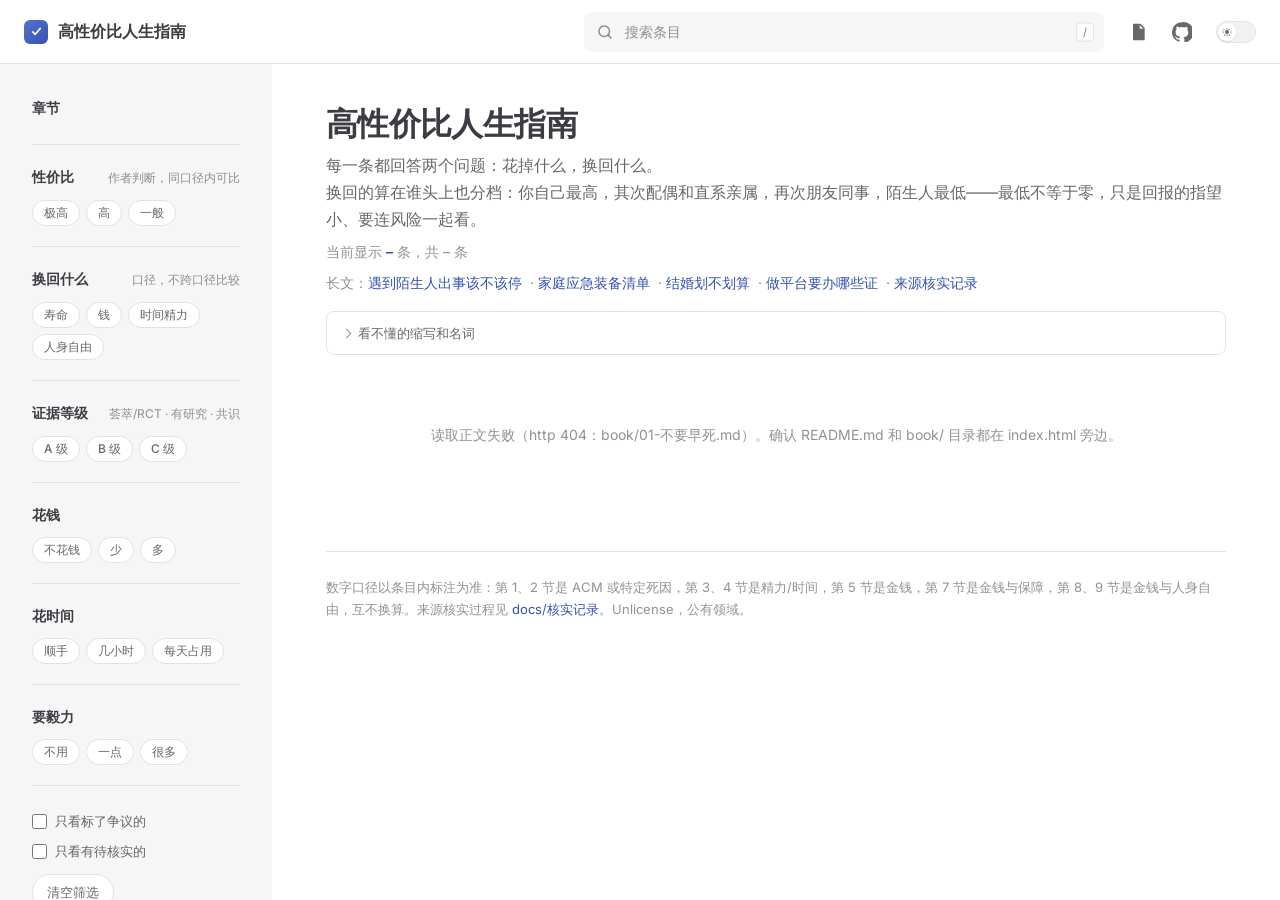
==== index.html @ ff25e928 "Configure personal GitHub Pages site and document content editing" ====
<!doctype html>
<html lang="zh-CN">
<head>
<meta charset="utf-8">
<meta name="viewport" content="width=device-width, initial-scale=1">
<title>高性价比人生指南 · 用最少的钱、时间和精力换回寿命、金钱和人身自由</title>
<meta name="description" content="按性价比排序的人生指南：498 条建议，覆盖长寿防病、意外急救、省钱理财、防骗与法律红线、失业兜底、创业风险、恋爱婚育、出国与技能。每条写明成本、收益、证据等级和原始出处，可按钱、时间、毅力三个成本维度检索。">
<meta name="keywords" content="长寿,健康,循证,总死亡率,省钱,理财,防骗,急救,法律常识,失业救助,劳动仲裁,创业风险,性价比">
<meta name="author" content="高性价比人生指南">
<meta name="robots" content="index,follow,max-image-preview:large,max-snippet:-1">
<meta name="theme-color" content="#3451b2" media="(prefers-color-scheme: light)">
<meta name="theme-color" content="#1b1b1f" media="(prefers-color-scheme: dark)">
<link rel="canonical" href="https://zhangjh024.github.io/HowToLiveBetter/">
<link rel="icon" href="data:image/svg+xml,%3Csvg xmlns='http://www.w3.org/2000/svg' viewBox='0 0 64 64'%3E%3Crect width='64' height='64' rx='14' fill='%233451b2'/%3E%3Cpath d='M17 33l10 11 20-24' fill='none' stroke='white' stroke-width='7' stroke-linecap='round' stroke-linejoin='round'/%3E%3C/svg%3E">
<meta property="og:type" content="website">
<meta property="og:site_name" content="高性价比人生指南">
<meta property="og:locale" content="zh_CN">
<meta property="og:url" content="https://zhangjh024.github.io/HowToLiveBetter/">
<meta property="og:title" content="高性价比人生指南">
<meta property="og:description" content="按性价比排序的人生指南：498 条建议，覆盖长寿防病、意外急救、省钱理财、防骗与法律红线、失业兜底、创业风险、恋爱婚育、出国与技能。每条写明成本、收益、证据等级和原始出处，可按钱、时间、毅力三个成本维度检索。">
<meta property="og:image" content="https://zhangjh024.github.io/HowToLiveBetter/og.png">
<meta property="og:image:width" content="1200">
<meta property="og:image:height" content="630">
<meta name="twitter:card" content="summary_large_image">
<meta name="twitter:title" content="高性价比人生指南">
<meta name="twitter:description" content="按性价比排序的人生指南：498 条建议，覆盖长寿防病、意外急救、省钱理财、防骗与法律红线、失业兜底、创业风险、恋爱婚育、出国与技能。每条写明成本、收益、证据等级和原始出处，可按钱、时间、毅力三个成本维度检索。">
<meta name="twitter:image" content="https://zhangjh024.github.io/HowToLiveBetter/og.png">
<script type="application/ld+json">
{"@context":"https://schema.org","@graph":[
{"@type":"WebSite","@id":"https://zhangjh024.github.io/HowToLiveBetter/#website","url":"https://zhangjh024.github.io/HowToLiveBetter/","name":"高性价比人生指南","description":"按性价比排序的人生指南：498 条建议，覆盖长寿防病、意外急救、省钱理财、防骗与法律红线、失业兜底、创业风险、恋爱婚育、出国与技能。每条写明成本、收益、证据等级和原始出处，可按钱、时间、毅力三个成本维度检索。","inLanguage":"zh-CN","potentialAction":{"@type":"SearchAction","target":{"@type":"EntryPoint","urlTemplate":"https://zhangjh024.github.io/HowToLiveBetter/?q={search_term_string}"},"query-input":"required name=search_term_string"}},
{"@type":"Book","@id":"https://zhangjh024.github.io/HowToLiveBetter/#book","name":"高性价比人生指南","url":"https://zhangjh024.github.io/HowToLiveBetter/","inLanguage":"zh-CN","bookFormat":"https://schema.org/EBook","numberOfPages":498,"license":"https://unlicense.org/","abstract":"按性价比排序的人生指南：498 条建议，覆盖长寿防病、意外急救、省钱理财、防骗与法律红线、失业兜底、创业风险、恋爱婚育、出国与技能。每条写明成本、收益、证据等级和原始出处，可按钱、时间、毅力三个成本维度检索。","about":["健康","长寿","个人理财","急救","法律常识","消费者保护"],"isAccessibleForFree":true}
]}
</script>
<script>(function(){try{var s=localStorage.getItem('theme');var d=s?s==='dark':matchMedia('(prefers-color-scheme: dark)').matches;if(d)document.documentElement.classList.add('dark')}catch(e){}})();</script>
<link rel="preconnect" href="https://fonts.googleapis.com">
<link rel="preconnect" href="https://fonts.gstatic.com" crossorigin>
<link href="https://fonts.googleapis.com/css2?family=Inter:wght@400;500;600;700&display=swap" rel="stylesheet">
<style>
:root{
  --bg:#ffffff; --bg-alt:#f6f6f7; --bg-soft:#f6f6f7; --bg-mute:#f1f1f2; --bg-elv:#ffffff;
  --divider:#e2e2e3; --gutter:#e2e2e3;
  --t1:rgba(60,60,67,1); --t2:rgba(60,60,67,.78); --t3:rgba(60,60,67,.56);
  --brand-1:#3451b2; --brand-2:#3a5ccc; --brand-3:#5672cd; --brand-soft:rgba(100,108,255,.14);
  --green-1:#18794e; --green-soft:rgba(16,185,129,.14);
  --yellow-1:#915930; --yellow-soft:rgba(234,179,8,.14);
  --red-1:#b8272c; --red-soft:rgba(244,63,94,.14);
  --gray-1:#565a5f; --gray-soft:rgba(142,150,170,.14);
  --mark:rgba(234,179,8,.32);
  --shadow:0 1px 2px rgba(0,0,0,.04),0 1px 2px rgba(0,0,0,.06);
  --font:"Inter",ui-sans-serif,system-ui,-apple-system,"Segoe UI",Roboto,"PingFang SC","Hiragino Sans GB","Microsoft YaHei","Noto Sans SC",sans-serif;
  --mono:ui-monospace,"SF Mono",Menlo,Consolas,"Liberation Mono",monospace;
  --nav-h:64px; --side-w:272px;
  color-scheme:light;
}
html.dark{
  --bg:#1b1b1f; --bg-alt:#161618; --bg-soft:#202127; --bg-mute:#2b2b2f; --bg-elv:#202127;
  --divider:#2e2e32; --gutter:#000000;
  --t1:rgba(255,255,245,.86); --t2:rgba(235,235,245,.6); --t3:rgba(235,235,245,.38);
  --brand-1:#a8b1ff; --brand-2:#5c73e7; --brand-3:#3e63dd; --brand-soft:rgba(100,108,255,.16);
  --green-1:#3dd68c; --green-soft:rgba(16,185,129,.16);
  --yellow-1:#f9b44e; --yellow-soft:rgba(234,179,8,.16);
  --red-1:#f66f81; --red-soft:rgba(244,63,94,.16);
  --gray-1:#a4a8ae; --gray-soft:rgba(142,150,170,.16);
  --mark:rgba(234,179,8,.28);
  --shadow:0 1px 2px rgba(0,0,0,.3);
  color-scheme:dark;
}
*{box-sizing:border-box}
html{scroll-padding-top:calc(var(--nav-h) + 16px)}
body{margin:0;background:var(--bg);color:var(--t1);font:14px/1.7 var(--font);-webkit-font-smoothing:antialiased}
a{color:var(--brand-1);text-decoration:none;transition:color .25s}
a:hover{color:var(--brand-2);text-decoration:underline;text-underline-offset:2px}
button{font:inherit;color:inherit;background:none;border:0;padding:0;cursor:pointer}
:focus-visible{outline:2px solid var(--brand-1);outline-offset:2px;border-radius:4px}
mark{background:var(--mark);color:inherit;border-radius:2px;padding:0 1px}
[hidden]{display:none!important}

/* nav */
.nav{position:fixed;top:0;left:0;right:0;height:var(--nav-h);z-index:30;background:var(--bg);border-bottom:1px solid var(--divider)}
.nav-in{height:100%;display:flex;align-items:center;gap:16px;padding:0 24px}
.title{display:flex;align-items:center;gap:10px;font-weight:600;font-size:16px;color:var(--t1);white-space:nowrap}
.title:hover{text-decoration:none;color:var(--t1)}
.logo{width:24px;height:24px;border-radius:6px;background:linear-gradient(135deg,var(--brand-3),var(--brand-1));display:grid;place-items:center;color:#fff;font-size:12px;font-weight:700}
.logo svg{width:15px;height:15px}
.search{flex:1;max-width:520px;margin-left:auto;position:relative}
.search input{width:100%;height:40px;padding:0 44px 0 40px;border-radius:8px;border:1px solid transparent;background:var(--bg-alt);color:var(--t1);font:inherit;font-size:14px;transition:border-color .25s,background .25s}
.search input:hover{border-color:var(--divider)}
.search input:focus{outline:0;border-color:var(--brand-1);background:var(--bg)}
.search input::placeholder{color:var(--t3)}
.search svg{position:absolute;left:12px;top:50%;transform:translateY(-50%);width:18px;height:18px;fill:none;stroke:var(--t3);stroke-width:2;pointer-events:none}
.search kbd{position:absolute;right:10px;top:50%;transform:translateY(-50%);font:500 11px/1 var(--font);color:var(--t3);border:1px solid var(--divider);border-radius:4px;padding:3px 6px;background:var(--bg-elv);pointer-events:none}
.nav-r{display:flex;align-items:center;gap:8px}
.icon-btn{width:36px;height:36px;border-radius:8px;display:grid;place-items:center;color:var(--t2);transition:background .25s,color .25s}
.icon-btn:hover{background:var(--bg-soft);color:var(--t1)}
.icon-btn svg{width:20px;height:20px;fill:currentColor}
.switch{position:relative;width:40px;height:22px;border-radius:11px;border:1px solid var(--divider);background:var(--bg-mute);transition:border-color .25s,background .25s;flex:none;margin-left:8px}
.switch:hover{border-color:var(--t3)}
.switch .knob{position:absolute;top:1px;left:1px;width:18px;height:18px;border-radius:50%;background:var(--bg-elv);box-shadow:var(--shadow);transition:transform .25s;display:grid;place-items:center}
html.dark .switch .knob{transform:translateX(18px)}
.switch svg{width:12px;height:12px;fill:var(--t2)}
.switch .sun{display:block} .switch .moon{display:none}
html.dark .switch .sun{display:none} html.dark .switch .moon{display:block}
.menu-btn{display:none}

/* sidebar */
.sidebar{position:fixed;top:var(--nav-h);bottom:0;left:0;width:var(--side-w);background:var(--bg-alt);padding:32px 32px 96px;overflow-y:auto;overscroll-behavior:contain;z-index:20}
.group{padding-bottom:20px;margin-bottom:20px;border-bottom:1px solid var(--divider)}
.group:last-of-type{border-bottom:0}
.gt{font-size:14px;font-weight:700;color:var(--t1);line-height:24px;margin-bottom:4px;display:flex;justify-content:space-between;align-items:baseline}
.gt small{font-weight:400;font-size:12px;color:var(--t3)}
.sec-links{display:flex;flex-direction:column}
.sec-link{display:flex;justify-content:space-between;align-items:center;gap:8px;padding:4px 0;font-size:14px;font-weight:500;color:var(--t2);line-height:24px;text-align:left;transition:color .25s;border-radius:0}
.sec-link:hover{color:var(--t1)}
.sec-link[aria-pressed="true"]{color:var(--brand-1)}
.sec-link i{font-style:normal;font-size:12px;color:var(--t3);font-variant-numeric:tabular-nums}
.sec-link.all{padding-bottom:8px;margin-bottom:4px;border-bottom:1px solid var(--divider)}
.chips{display:flex;flex-wrap:wrap;gap:6px;padding-top:6px}
.chip{border:1px solid var(--divider);background:var(--bg-elv);color:var(--t2);border-radius:999px;padding:3px 11px;font-size:12px;font-weight:500;line-height:18px;transition:all .2s}
.chip:hover{border-color:var(--brand-3);color:var(--t1)}
.chip[aria-pressed="true"]{background:var(--brand-soft);border-color:var(--brand-1);color:var(--brand-1)}
.toggle{display:flex;align-items:center;gap:8px;font-size:13px;color:var(--t2);padding:4px 0;cursor:pointer;font-weight:500}
.toggle input{accent-color:var(--brand-1);width:15px;height:15px;margin:0}
.reset{display:inline-flex;align-items:center;gap:6px;margin-top:8px;padding:6px 14px;border:1px solid var(--divider);border-radius:20px;font-size:13px;font-weight:500;color:var(--t2);background:var(--bg-elv);transition:all .25s}
.reset:hover{border-color:var(--brand-1);color:var(--brand-1)}
.doc-links{margin-top:8px;font-size:14px;color:var(--t3)}
.doc-links a{margin-right:4px}
.hint{font-size:12px;color:var(--t3);line-height:1.6;margin-top:16px}
.hint p{margin:4px 0}
.backdrop{display:none}

/* content */
.content{padding:calc(var(--nav-h) + 40px) 48px 128px calc(var(--side-w) + 48px)}
.doc{max-width:900px;margin:0 auto}
.doc-head{margin-bottom:28px}
.doc-head h1{font-size:32px;line-height:40px;font-weight:700;letter-spacing:-.02em;margin:0 0 8px}
.doc-head p{margin:0;color:var(--t2);font-size:16px}
.doc-head .stat{color:var(--t3);font-size:14px;margin-top:6px}
.doc-head .stat b{color:var(--brand-1);font-weight:600}
.sec-block{margin-top:40px}
.sec-h{display:flex;align-items:baseline;gap:12px;padding-top:24px;border-top:1px solid var(--divider);margin-bottom:8px}
.sec-h h2{font-size:24px;line-height:32px;font-weight:600;letter-spacing:-.02em;margin:0}
.sec-h .shown{margin-left:auto;font-size:13px;color:var(--t3);font-variant-numeric:tabular-nums}
.intro{margin:0 0 20px;color:var(--t2);font-size:14px;max-width:72ch}

.card{background:var(--bg-soft);border:1px solid transparent;border-radius:12px;padding:22px 24px 18px;margin-bottom:16px;transition:border-color .25s,background .25s;content-visibility:auto;contain-intrinsic-size:300px;contain-intrinsic-size:auto 300px}
.card:hover{border-color:var(--divider)}
.card-h{display:flex;align-items:flex-start;gap:10px;margin-bottom:10px}
.card-h h3{margin:0;font-size:18px;line-height:28px;font-weight:600;letter-spacing:-.01em;flex:1;min-width:0;overflow-wrap:anywhere}
.card-h .idx{color:var(--t3);font-size:14px;line-height:28px;font-variant-numeric:tabular-nums;min-width:22px}
.card-h .anchor{opacity:0;color:var(--brand-1);font-size:16px;line-height:28px;font-weight:500;transition:opacity .2s}
.card:hover .anchor,.anchor:focus-visible{opacity:1}
.badges{display:flex;flex-wrap:wrap;gap:6px;margin-bottom:14px}
.badge{display:inline-block;border-radius:10px;padding:0 10px;line-height:20px;font-size:12px;font-weight:600;white-space:nowrap;transform:translateY(0)}
.badge.tip{background:var(--brand-soft);color:var(--brand-1)}
.badge.A{background:var(--green-soft);color:var(--green-1)}
.badge.B{background:var(--yellow-soft);color:var(--yellow-1)}
.badge.C{background:var(--gray-soft);color:var(--gray-1)}
.badge.danger{background:var(--red-soft);color:var(--red-1)}
.badge.warn{background:var(--yellow-soft);color:var(--yellow-1)}
.badge.plain{background:var(--gray-soft);color:var(--t2);font-weight:500}
.badge.r3{background:var(--brand-soft);color:var(--brand-1)}
.badge.r2{background:var(--green-soft);color:var(--green-1)}
.badge.r1{background:var(--gray-soft);color:var(--gray-1)}
.human{margin:0 0 14px;padding:10px 14px;border-left:2px solid var(--brand-1);background:var(--brand-soft);border-radius:0 6px 6px 0;font-size:15px;line-height:1.75;color:var(--t1);overflow-wrap:anywhere}
.rows{display:grid;grid-template-columns:auto 1fr;gap:8px 16px;font-size:14px;line-height:1.75}
.rows .k{color:var(--t3);font-weight:500;font-size:13px;line-height:1.75;padding-top:1px}
.rows .v{color:var(--t1);min-width:0;overflow-wrap:anywhere}
.rows .v.note{color:var(--t2)}
.src{margin-top:14px;border-top:1px solid var(--divider);padding-top:10px}
.src summary{list-style:none;cursor:pointer;font-size:13px;font-weight:500;color:var(--t2);display:flex;align-items:center;gap:6px;user-select:none}
.src summary::-webkit-details-marker{display:none}
.src summary::before{content:"";width:6px;height:6px;border-right:1.5px solid var(--t3);border-bottom:1.5px solid var(--t3);transform:rotate(-45deg);transition:transform .2s;margin-right:2px}
.src[open] summary::before{transform:rotate(45deg)}
.src .body{padding-top:8px;font-size:13px;line-height:1.75;color:var(--t2);overflow-wrap:anywhere}

abbr.term{text-decoration:none;border-bottom:1px dotted var(--t3);cursor:help}
abbr.term:hover{border-bottom-color:var(--brand-1);color:var(--brand-1)}
.pop{position:absolute;z-index:40;background:var(--bg-elv);border:1px solid var(--divider);border-radius:8px;box-shadow:0 8px 24px rgba(0,0,0,.14);padding:10px 12px;font-size:13px;line-height:1.6;color:var(--t2)}
.pop b{display:block;color:var(--t1);font-weight:600;margin-bottom:2px}
.gloss{margin-top:16px;border:1px solid var(--divider);border-radius:8px;padding:0 16px;font-size:13px;color:var(--t2)}
.gloss summary{cursor:pointer;padding:10px 0;font-weight:500;color:var(--t2);list-style:none;display:flex;align-items:center;gap:6px}
.gloss summary::-webkit-details-marker{display:none}
.gloss summary::before{content:"";width:6px;height:6px;border-right:1.5px solid var(--t3);border-bottom:1.5px solid var(--t3);transform:rotate(-45deg);transition:transform .2s;margin-right:2px}
.gloss[open] summary::before{transform:rotate(45deg)}
.gloss p{margin:0 0 8px}
.gloss dl{display:grid;grid-template-columns:auto 1fr;gap:6px 14px;margin:0 0 14px}
.gloss dt{font-weight:600;color:var(--t1);white-space:nowrap}
.gloss dd{margin:0}
@media (max-width:960px){.gloss dl{grid-template-columns:1fr;gap:2px} .gloss dd{margin-bottom:8px}}
.empty{border:1px dashed var(--divider);border-radius:12px;padding:40px 24px;text-align:center;color:var(--t2);margin-top:24px}
.empty button{margin-top:12px;padding:7px 16px;border:1px solid var(--divider);border-radius:20px;font-weight:500;background:var(--bg-elv)}
.empty button:hover{border-color:var(--brand-1);color:var(--brand-1)}
.status{color:var(--t3);padding:40px 0;text-align:center}
.status code{font-family:var(--mono);font-size:13px;background:var(--bg-mute);padding:2px 6px;border-radius:4px}
.foot{margin-top:64px;padding-top:24px;border-top:1px solid var(--divider);color:var(--t3);font-size:13px;line-height:1.7}

@media (max-width:960px){
  :root{--nav-h:56px}
  .nav-in{padding:0 16px;gap:10px}
  .title span{display:none}
  .search{max-width:none}
  .search kbd{display:none}
  .menu-btn{display:grid}
  .sidebar{transform:translateX(-100%);transition:transform .25s;box-shadow:none;padding:24px 24px 96px;width:min(var(--side-w),86vw)}
  .sidebar.open{transform:none;box-shadow:0 8px 24px rgba(0,0,0,.2)}
  .backdrop{display:block;position:fixed;inset:0;background:rgba(0,0,0,.4);z-index:15;opacity:0;pointer-events:none;transition:opacity .25s}
  .backdrop.on{opacity:1;pointer-events:auto}
  .content{padding:calc(var(--nav-h) + 24px) 20px 96px}
  .doc-head h1{font-size:26px;line-height:34px}
  .card{padding:18px 16px 14px;border-radius:10px}
  .card-h h3{font-size:16px;line-height:24px}
  .card-h .idx{line-height:24px}
  .human{padding:9px 12px;font-size:14px;margin-bottom:12px}
  .rows{grid-template-columns:1fr;gap:4px}
  .rows .k{padding-top:6px}
  .rows .k:first-child{padding-top:0}
}
@media (prefers-reduced-motion:reduce){*{transition:none!important}}
</style>
</head>
<body>

<noscript>
  <div style="max-width:760px;margin:0 auto;padding:32px 20px;line-height:1.7">
    <h1>高性价比人生指南</h1>
    <p>用最少的钱、时间、精力和毅力，换回最多的寿命、金钱、时间和人身自由。全书 31 节 498 条，每条写明成本、收益、证据等级和原始出处。收益按受益人分四档算：你自己、配偶与直系亲属、朋友同事、陌生人，档次越低回报期望越小、风险越要写清。</p>
    <p>本页的筛选功能需要 JavaScript。正文可直接阅读：<a href="https://github.com/zhangjh024/HowToLiveBetter/blob/main/README.md">README.md</a> 里的目录，正文在 <a href="https://github.com/zhangjh024/HowToLiveBetter/tree/main/book">book/</a>。</p>
    <ol>
      <li>不要早死：交通、火灾、燃气、毒蘑菇、溺水、跌落、疫苗、癌症筛查、心理危机、家庭应急装备</li>
      <li>不要慢慢死：烟酒、运动、睡眠、饮食、久坐</li>
      <li>不要浪费精力：睡眠、打断、多任务、决策疲劳、人际负债</li>
      <li>不要浪费时间：沉没成本、拖延、会议、通勤</li>
      <li>不要浪费钱：订阅、彩票、利息、保险、基金费率、公积金提取、车险、预付款、直播带货、医保个人账户</li>
      <li>反面清单：看起来性价比高但其实不高的东西</li>
      <li>没钱的时候怎么活：失业保险、劳动仲裁、救助站、低保、医保、求职</li>
      <li>别把自己搭进去：交通事故、被骗止付、彩礼、婚前财产、担保、反诈、被执行与失信名单、养犬责任</li>
      <li>普通人容易踩的法律红线：谣言、兼职洗钱、伪造材料骗贷、高空抛物、偷拍、赌博</li>
      <li>恋爱和结婚划不划算：择偶策略、纠缠的红线、异地恋、登记流程、婚检、健康账、钱账、退出成本</li>
      <li>程序员和技术人容易踩的红线：外挂、爬虫、删库、带走源码、竞业</li>
      <li>创业与做生意：本钱、担保、主体选择、注册登记、许可证、纳税申报与零申报、涉税诈骗、用人、退场</li>
      <li>紧急情况：心脏骤停、大出血、过敏性休克、癫痫、低血糖、触电、一氧化碳、化学品灼伤、火灾、溺水、迷路、失温、蛇咬、地震、雷击、高原病</li>
      <li>账号与信息安全：二次验证、密码、SIM 卡、手机丢失、App 权限、查阅与删除权</li>
      <li>租房与买房：押金、腾退、中介代收、资金监管、买卖不破租赁、交易资金专户、隔断房</li>
      <li>得了慢性病之后怎么活：服药依从、门诊慢特病跨省结算、复查、长期处方、并发症筛查</li>
      <li>家里有老人：意定监护、遗嘱形式、账户与话术、长期护理保险</li>
      <li>养孩子划不划算：育儿补贴、产假与生育津贴、时间账、钱账</li>
      <li>在职、离职和工伤：加班费、年休假、试用期；职业病危害告知与体检、粉尘噪声防护；N、代通知金、2N、留证；工伤认定时限、劳动能力鉴定、工亡待遇</li>
      <li>刚出生的孩子怎么带：安全睡眠、乙肝首针、母乳与辅食、冲奶水温、发热就医红线</li>
      <li>出国、旅行与境外安全：安全提醒级别、12308、领事保护的边界、境外医疗保险、境外高薪招聘骗局、境外驾照</li>
      <li>怎么放松：娱乐场所和减压：安全出口、明码标价、涉毒红线、别人递的东西、网吧实名；运动、正念、呼吸、社交、绿地</li>
      <li>学什么技能划算：教育回报率、山寨证书、培训补贴、抗自动化的维度、技能等级</li>
      <li>看病：怎么少花钱少走弯路：分级诊疗与转诊、起付线连续计算、报销比例差、预留号源、异地就医、病历留存</li>
      <li>人走了以后要办什么：殡葬基础项目清单、价格违法、中介备案、公积金余额与社保待遇、死者个人信息权利</li>
      <li>做一个网站或平台：支付结算红线、ICP 许可与备案、直播与视听资质、平台核验与涉税报送、内容治理、实名、未成年人、通知删除、数据出境、服务器选型</li>
    </ol>
  </div>
</noscript>

<header class="nav">
  <div class="nav-in">
    <button class="icon-btn menu-btn" id="menu" aria-label="打开筛选" aria-expanded="false"><svg viewBox="0 0 24 24"><path d="M4 6h16v2H4zm0 5h16v2H4zm0 5h16v2H4z"/></svg></button>
    <a class="title" href="./"><span class="logo" aria-hidden="true"><svg viewBox="0 0 24 24"><path d="M6 12.5l4 4 8-9.5" fill="none" stroke="currentColor" stroke-width="2.6" stroke-linecap="round" stroke-linejoin="round"/></svg></span><span>高性价比人生指南</span></a>
    <label class="search">
      <svg viewBox="0 0 24 24" aria-hidden="true"><circle cx="11" cy="11" r="7"/><path d="m20 20-3.5-3.5" stroke-linecap="round"/></svg>
      <input id="q" type="search" placeholder="搜索条目" autocomplete="off" aria-label="搜索条目">
      <kbd>/</kbd>
    </label>
    <div class="nav-r">
      <a class="icon-btn" href="https://github.com/zhangjh024/HowToLiveBetter/blob/main/README.md" title="查看 README.md" aria-label="README"><svg viewBox="0 0 24 24"><path d="M6 2h9l5 5v15H6zm8 1.5V8h4.5zM8 12h8v1.5H8zm0 3.5h8V17H8z"/></svg></a>
      <a class="icon-btn" href="https://github.com/zhangjh024/HowToLiveBetter" target="_blank" rel="noopener" title="在 GitHub 上查看本站仓库" aria-label="GitHub 仓库"><svg viewBox="0 0 24 24" aria-hidden="true"><path d="M12 .3a12 12 0 0 0-3.8 23.4c.6.1.8-.3.8-.6v-2c-3.3.7-4-1.6-4-1.6-.6-1.4-1.4-1.8-1.4-1.8-1-.7.1-.7.1-.7 1.2.1 1.8 1.2 1.8 1.2 1.1 1.8 2.8 1.3 3.5 1 .1-.8.4-1.3.8-1.6-2.7-.3-5.5-1.3-5.5-5.9 0-1.3.5-2.4 1.2-3.2-.1-.3-.5-1.5.1-3.2 0 0 1-.3 3.3 1.2a11.5 11.5 0 0 1 6 0C17.3 5.6 18.3 6 18.3 6c.6 1.7.2 2.9.1 3.2.8.8 1.2 1.9 1.2 3.2 0 4.6-2.8 5.6-5.5 5.9.4.4.8 1.1.8 2.2v3.3c0 .3.2.7.8.6A12 12 0 0 0 12 .3"/></svg></a>
      <button class="switch" id="theme" aria-label="切换深色模式" title="切换深色模式"><span class="knob"><svg class="sun" viewBox="0 0 24 24"><path d="M12 4a1 1 0 0 1 1 1v1a1 1 0 1 1-2 0V5a1 1 0 0 1 1-1zm0 13a1 1 0 0 1 1 1v1a1 1 0 1 1-2 0v-1a1 1 0 0 1 1-1zm8-6a1 1 0 1 1 0 2h-1a1 1 0 1 1 0-2zM5 11a1 1 0 1 1 0 2H4a1 1 0 1 1 0-2zm12.07-5.07a1 1 0 0 1 0 1.41l-.7.71a1 1 0 1 1-1.42-1.41l.71-.71a1 1 0 0 1 1.41 0zM8.05 16.95a1 1 0 0 1 0 1.41l-.7.71a1 1 0 1 1-1.42-1.41l.71-.71a1 1 0 0 1 1.41 0zm9.02 0l.7.71a1 1 0 1 1-1.41 1.41l-.71-.7a1 1 0 0 1 1.42-1.42zM6.34 5.93l.71.71a1 1 0 0 1-1.41 1.41l-.71-.7a1 1 0 0 1 1.41-1.42zM12 8a4 4 0 1 1 0 8 4 4 0 0 1 0-8z"/></svg><svg class="moon" viewBox="0 0 24 24"><path d="M12.1 22c-5.5 0-10-4.5-10-10 0-4.8 3.4-8.9 8-9.8.5-.1.9.4.7.9A8 8 0 0 0 20.9 13c.5-.2 1 .2.9.7-.9 4.7-5 8.3-9.7 8.3z"/></svg></span></button>
    </div>
  </div>
</header>

<div class="backdrop" id="backdrop"></div>
<div class="pop" id="pop" role="tooltip" hidden><b></b><span></span></div>
<aside class="sidebar" id="sidebar">
  <div class="group">
    <div class="gt">章节</div>
    <div class="sec-links" id="f-sec" data-dim="sec"></div>
  </div>
  <div class="group">
    <div class="gt">性价比 <small>作者判断，同口径内可比</small></div>
    <div class="chips" data-dim="ratio">
      <button class="chip" data-v="极高" aria-pressed="false">极高</button>
      <button class="chip" data-v="高" aria-pressed="false">高</button>
      <button class="chip" data-v="一般" aria-pressed="false">一般</button>
    </div>
  </div>
  <div class="group">
    <div class="gt">换回什么 <small>口径，不跨口径比较</small></div>
    <div class="chips" data-dim="lens">
      <button class="chip" data-v="死亡率" aria-pressed="false">寿命</button>
      <button class="chip" data-v="金钱" aria-pressed="false">钱</button>
      <button class="chip" data-v="时间" aria-pressed="false">时间精力</button>
      <button class="chip" data-v="自由" aria-pressed="false">人身自由</button>
    </div>
  </div>
  <div class="group">
    <div class="gt">证据等级 <small>荟萃/RCT · 有研究 · 共识</small></div>
    <div class="chips" data-dim="grade">
      <button class="chip" data-v="A" aria-pressed="false">A 级</button>
      <button class="chip" data-v="B" aria-pressed="false">B 级</button>
      <button class="chip" data-v="C" aria-pressed="false">C 级</button>
    </div>
  </div>
  <div class="group">
    <div class="gt">花钱</div>
    <div class="chips" data-dim="money">
      <button class="chip" data-v="0" aria-pressed="false">不花钱</button>
      <button class="chip" data-v="少" aria-pressed="false">少</button>
      <button class="chip" data-v="多" aria-pressed="false">多</button>
    </div>
  </div>
  <div class="group">
    <div class="gt">花时间</div>
    <div class="chips" data-dim="time">
      <button class="chip" data-v="少" aria-pressed="false">顺手</button>
      <button class="chip" data-v="中" aria-pressed="false">几小时</button>
      <button class="chip" data-v="多" aria-pressed="false">每天占用</button>
    </div>
  </div>
  <div class="group">
    <div class="gt">要毅力</div>
    <div class="chips" data-dim="will">
      <button class="chip" data-v="否" aria-pressed="false">不用</button>
      <button class="chip" data-v="些" aria-pressed="false">一点</button>
      <button class="chip" data-v="是" aria-pressed="false">很多</button>
    </div>
  </div>
  <div class="group">
    <label class="toggle"><input type="checkbox" id="f-dispute"> 只看标了争议的</label>
    <label class="toggle"><input type="checkbox" id="f-todo"> 只看有待核实的</label>
    <button class="reset" id="reset">清空筛选</button>
  </div>
  <div class="hint">
    <p>章节一次只看一个，成本和等级可多选。同一组多选是「或」，不同组之间是「且」。</p>
    <p>每节内按性价比从高到低排，检索不改变顺序。</p>
    <p>正文与标签来自仓库 <a href="https://github.com/zhangjh024/HowToLiveBetter/tree/main/book">book/</a> 下的 30 个文件，改正文即改这里。</p>
  </div>
</aside>

<main class="content">
  <div class="doc">
    <div class="doc-head">
      <h1>高性价比人生指南</h1>
      <p>每一条都回答两个问题：花掉什么，换回什么。</p>
      <p>换回的算在谁头上也分档：你自己最高，其次配偶和直系亲属，再次朋友同事，陌生人最低——最低不等于零，只是回报的指望小、要连风险一起看。</p>
      <div class="stat" aria-live="polite">当前显示 <b id="cnt">–</b> 条，共 <span id="tot">–</span> 条</div>
      <div class="doc-links">长文：<a href="https://github.com/zhangjh024/HowToLiveBetter/blob/main/docs/%E9%81%87%E5%88%B0%E9%99%8C%E7%94%9F%E4%BA%BA%E5%87%BA%E4%BA%8B%E8%AF%A5%E4%B8%8D%E8%AF%A5%E5%81%9C.md">遇到陌生人出事该不该停</a> · <a href="https://github.com/zhangjh024/HowToLiveBetter/blob/main/docs/%E5%AE%B6%E5%BA%AD%E5%BA%94%E6%80%A5%E8%A3%85%E5%A4%87%E6%B8%85%E5%8D%95.md">家庭应急装备清单</a> · <a href="https://github.com/zhangjh024/HowToLiveBetter/blob/main/docs/%E7%BB%93%E5%A9%9A%E5%88%92%E4%B8%8D%E5%88%92%E7%AE%97.md">结婚划不划算</a> · <a href="https://github.com/zhangjh024/HowToLiveBetter/blob/main/docs/%E5%81%9A%E5%B9%B3%E5%8F%B0%E8%A6%81%E5%8A%9E%E5%93%AA%E4%BA%9B%E8%AF%81.md">做平台要办哪些证</a> · <a href="https://github.com/zhangjh024/HowToLiveBetter/tree/main/docs/%E6%A0%B8%E5%AE%9E%E8%AE%B0%E5%BD%95">来源核实记录</a></div>
      <details class="gloss" id="gloss"><summary>看不懂的缩写和名词</summary><p>正文里带虚线的词，点一下或把鼠标放上去就有解释。全表如下。</p><dl></dl></details>
    </div>
    <div id="list">
      <div class="status" id="status">正在读取正文 …</div>
      <div class="empty" id="empty" hidden>
        没有匹配的条目。去掉一个筛选条件，或换个更短的关键词。
        <div><button id="reset2">清空筛选</button></div>
      </div>
    </div>
    <div class="foot">数字口径以条目内标注为准：第 1、2 节是 ACM 或特定死因，第 3、4 节是精力/时间，第 5 节是金钱，第 7 节是金钱与保障，第 8、9 节是金钱与人身自由，互不换算。来源核实过程见 <a href="https://github.com/zhangjh024/HowToLiveBetter/tree/main/docs/%E6%A0%B8%E5%AE%9E%E8%AE%B0%E5%BD%95">docs/核实记录</a>。Unlicense，公有领域。</div>
  </div>
</main>

<script>
/* ---------- 调试面板：地址后加 ?perf=1 打开，实测各步耗时 ---------- */
const PERF = (function(){
  const off = { on:false, log(){}, mark(){} };
  if (!/[?&]perf=1/.test(location.search)) return off;
  const box = document.createElement('div');
  box.style.cssText = 'position:fixed;right:10px;bottom:10px;z-index:99;width:300px;max-height:50vh;overflow:auto;background:rgba(0,0,0,.85);color:#8fe;font:12px/1.5 ui-monospace,Consolas,monospace;padding:8px 10px;border-radius:8px;white-space:pre-wrap;pointer-events:auto';
  const rows = [];
  const put = (s) => { rows.unshift(s); if (rows.length > 60) rows.pop(); box.textContent = rows.join('\n'); };
  const api = {
    on: true,
    log(name, t0, extra){ const ms = performance.now() - t0; put(`${ms >= 16 ? '⚠' : '·'} ${name} ${ms.toFixed(1)}ms${extra ? ' ' + extra : ''}`); },
    mark(s){ put('· ' + s); }
  };
  addEventListener('DOMContentLoaded', () => document.body.appendChild(box), {once:true});
  if (document.readyState !== 'loading') document.body.appendChild(box);
  // 展开/收起 <details> 的重排代价：强制同步布局来量
  document.addEventListener('toggle', ev => {
    if (!ev.target.matches('details')) return;
    const t0 = performance.now();
    void document.documentElement.scrollHeight;   // 强制走一遍布局
    api.log((ev.target.open ? '展开' : '收起') + '重排', t0);
  }, true);
  // 掉帧：连续两帧间隔超过 32ms 就记一条
  let last = performance.now(), worst = 0, since = last;
  const tick = (t) => { const d = t - last; last = t; if (d > worst) worst = d;
    if (t - since > 1000){ if (worst > 32) put(`⚠ 最长帧 ${worst.toFixed(0)}ms`); worst = 0; since = t; }
    requestAnimationFrame(tick); };
  requestAnimationFrame(tick);
  try { new PerformanceObserver(l => { for (const e of l.getEntries()) put(`⚠ 长任务 ${e.duration.toFixed(0)}ms`); })
    .observe({entryTypes:['longtask']}); } catch (e) {}
  return api;
})();

/* ---------- 解析 README ---------- */
function parseReadme(md){
  const lines = md.split(/\r?\n/);
  const sections = [];
  let sec = null, entry = null;
  const flush = () => { if (entry && sec) { sec.entries.push(entry); } entry = null; };
  for (const raw of lines){
    const line = raw.trimEnd();
    let m;
    if ((m = /^#{1,2} (\d+)\. (.+)$/.exec(line))) { flush(); sec = {n:m[1], title:m[2].trim(), intro:'', entries:[]}; sections.push(sec); continue; }
    if (/^#{1,2} /.test(line)) { flush(); sec = null; continue; }
    if (!sec) continue;
    if ((m = /^### (\d+)\. (.+)$/.exec(line))) { flush(); entry = {sec:sec.n, n:m[1], title:m[2].trim(), cost:'', human:'', gain:'', grade:'', src:'', note:'', money:'', time:'', will:'', level:'', lens:''}; continue; }
    if ((m = /^<!--\s*成本标签:\s*(.*?)\s*-->/.exec(line)) && entry){
      for (const kv of m[1].split(/\s+/)){ const [k,v] = kv.split('='); if(k==='钱') entry.money=v; if(k==='时间') entry.time=v; if(k==='毅力') entry.will=v; if(k==='收益') entry.level=v; if(k==='口径') entry.lens=v; }
      continue;
    }
    if (entry){
      if ((m = /^- 成本：(.*)$/.exec(line))) entry.cost = m[1];
      else if ((m = /^- 说人话：(.*)$/.exec(line))) entry.human = m[1];
      else if ((m = /^- 收益：(.*)$/.exec(line))) entry.gain = m[1];
      else if ((m = /^- 证据等级：\s*([ABC])/.exec(line))) entry.grade = m[1];
      else if ((m = /^- 来源：(.*)$/.exec(line))) entry.src = m[1];
      else if ((m = /^- 备注：(.*)$/.exec(line))) entry.note = m[1];
      continue;
    }
    if (line && !sec.intro) sec.intro = line;
  }
  flush();
  for (const s of sections) for (const e of s.entries){
    e.dispute = /^争议/.test(e.note);
    e.todo = /待核实|TODO/.test(e.src + e.gain + e.note + e.cost);
    e.cs = (COST_W.money[e.money] ?? 0) + (COST_W.time[e.time] ?? 0) + (COST_W.will[e.will] ?? 0);
    e.ratio = e.level === '大' ? (e.cs === 0 ? '极高' : (e.cs <= 2 ? '高' : '一般'))
            : e.level === '中' ? (e.cs === 0 ? '高' : '一般') : '一般';
    e.hay = [e.title, e.human, e.cost, e.gain, e.note, e.src, e.grade].join('\n').toLowerCase();
  }
  return sections;
}

/* ---------- 术语表 ---------- */
let GLOSS = [];   // [{term, meaning, re}]
function parseGlossary(md){
  const m = /^## 读懂数字[^\n]*\n([\s\S]*?)(?=^## )/m.exec(md);
  if (!m) return [];
  const rows = [];
  for (const line of m[1].split(/\r?\n/)){
    const c = /^\|\s*(.+?)\s*\|\s*(.+?)\s*\|$/.exec(line);
    if (!c || c[1] === '术语' || /^-+$/.test(c[1])) continue;
    for (const t of c[1].split('、')){
      const term = t.trim(); if (!term) continue;
      rows.push({term, meaning: c[2], latin: /^[A-Za-z0-9%. ]+$/.test(term)});
    }
  }
  rows.sort((a,b) => b.term.length - a.term.length);
  // 合并成一条正则：长词在前保证最长匹配，拉丁术语要求前后不是字母数字
  const escRe = (t) => t.replace(/[.*+?^${}()|[\]\\]/g, '\\$&');
  const alt = (list) => list.map(g => escRe(g.term)).join('|');
  const parts = [];
  const latin = rows.filter(g => g.latin), cjk = rows.filter(g => !g.latin);
  if (latin.length) parts.push(`(?<![A-Za-z0-9])(?:${alt(latin)})(?![A-Za-z0-9])`);
  if (cjk.length) parts.push(`(?:${alt(cjk)})`);
  GLOSS_RE = new RegExp(parts.join('|'), 'g');
  GLOSS_BY = Object.fromEntries(rows.map(g => [g.term, g]));
  return rows;
}
let GLOSS_RE = null, GLOSS_BY = {};
function termify(root){
  if (!GLOSS_RE) return;
  const walker = document.createTreeWalker(root, NodeFilter.SHOW_TEXT);
  const nodes = []; let n; while ((n = walker.nextNode())) if (!n.parentElement.closest('a,abbr')) nodes.push(n);
  for (const node of nodes){
    const s = node.nodeValue;
    GLOSS_RE.lastIndex = 0;
    if (!GLOSS_RE.test(s)) continue;
    GLOSS_RE.lastIndex = 0;
    const frag = document.createDocumentFragment(); let pos = 0, m;
    while ((m = GLOSS_RE.exec(s))){
      const g = GLOSS_BY[m[0]]; if (!g) continue;
      if (m.index > pos) frag.appendChild(document.createTextNode(s.slice(pos, m.index)));
      const ab = document.createElement('abbr'); ab.className = 'term'; ab.textContent = m[0]; ab.title = g.meaning; ab.tabIndex = 0; ab.dataset.term = g.term;
      frag.appendChild(ab); pos = m.index + m[0].length;
    }
    if (pos < s.length) frag.appendChild(document.createTextNode(s.slice(pos)));
    node.parentNode.replaceChild(frag, node);
  }
}
function showTerm(ab){
  const pop = document.getElementById('pop');
  pop.querySelector('b').textContent = ab.dataset.term;
  pop.querySelector('span').textContent = ab.title;
  pop.hidden = false;
  const r = ab.getBoundingClientRect(); const w = Math.min(360, innerWidth - 24);
  let x = r.left + r.width/2 - w/2; x = Math.max(12, Math.min(x, innerWidth - w - 12));
  pop.style.width = w + 'px'; pop.style.left = x + 'px';
  const below = r.bottom + 8 + pop.offsetHeight < innerHeight;
  pop.style.top = (below ? r.bottom + 8 : r.top - 8 - pop.offsetHeight) + scrollY + 'px';
}

/* ---------- 文本渲染：链接 + 高亮 ---------- */
const URL_RE = /<?(https?:\/\/[A-Za-z0-9\-._~:\/?#\[\]@!$&'()*+,=%]+)>?/g;
function trimUrl(u){
  let t = '';
  for (;;){
    const ch = u.slice(-1);
    const unbalanced = ch === ')' && (u.split('(').length < u.split(')').length);
    if (!/[）。,，]/.test(ch) && !unbalanced) break;
    t = ch + t; u = u.slice(0, -1);
  }
  return [u, t];
}
// Markdown 链接 [文字](地址) 或裸 URL；仓库内的相对路径指向 GitHub 上的源文件
const REPO_BLOB = 'https://github.com/zhangjh024/HowToLiveBetter/blob/main/';
const MD_LINK_RE = /\[([^\]\n]+)\]\(([^)\s]+)\)/;
const LINK_RE = new RegExp(MD_LINK_RE.source + '|' + URL_RE.source, 'g');
function hrefOf(p){
  if (/^(https?:|mailto:|#)/.test(p)) return p;
  return REPO_BLOB + p.replace(/^(\.\.?\/)+/, '').split('/').map(encodeURIComponent).join('/');
}
function mkLink(href, text){
  const a = document.createElement('a'); a.href = href; a.target = '_blank'; a.rel = 'noopener'; a.textContent = text;
  return a;
}
function renderText(el, text, terms, withTerms = true){
  el.textContent = '';
  let last = 0; LINK_RE.lastIndex = 0; let m;
  const pushText = (s) => { if (s) highlightInto(el, s, terms); };
  while ((m = LINK_RE.exec(text))){
    pushText(text.slice(last, m.index));
    if (m[3]){
      const [u, tail] = trimUrl(m[3]);
      el.appendChild(mkLink(u, u)); pushText(tail);
    } else {
      el.appendChild(mkLink(hrefOf(m[2]), m[1]));
    }
    last = m.index + m[0].length;
  }
  pushText(text.slice(last));
  if (withTerms) termify(el);
}
function highlightInto(el, s, terms){
  if (!terms.length){ el.appendChild(document.createTextNode(s)); return; }
  const lower = s.toLowerCase(); let i = 0;
  while (i < s.length){
    let best = -1, bl = 0;
    for (const t of terms){ const k = lower.indexOf(t, i); if (k !== -1 && (best === -1 || k < best)) { best = k; bl = t.length; } }
    if (best === -1){ el.appendChild(document.createTextNode(s.slice(i))); break; }
    if (best > i) el.appendChild(document.createTextNode(s.slice(i, best)));
    const mk = document.createElement('mark'); mk.textContent = s.slice(best, best+bl); el.appendChild(mk);
    i = best + bl;
  }
}

const COST_W = { money:{'0':0,'少':1,'多':2}, time:{'少':0,'中':1,'多':2}, will:{'否':0,'些':1,'是':2} };
const LENS_LABEL = {'死亡率':'换寿命','金钱':'换钱','时间':'换时间精力','自由':'换人身自由'};
/* ---------- 构建 DOM ---------- */
const LABEL = { money:{'0':'不花钱','少':'花少量钱','多':'花不少钱'}, time:{'少':'顺手','中':'花几小时','多':'每天占时间'}, will:{'否':'不用毅力','些':'要一点毅力','是':'要很多毅力'} };
let CARDS = [], BLOCKS = [];
// 卡片文字只在「上屏 + 搜索词变了」时重渲染，离屏的先记账，滚进来再补
let CUR_TERMS = [], CUR_KEY = '';
const CARD_OF = new WeakMap();
const CARD_IO = new IntersectionObserver(list => {
  const t0 = performance.now(); let n = 0;
  for (const it of list){
    const card = CARD_OF.get(it.target); if (!card) continue;
    card.vis = it.isIntersecting;
    if (card.vis && card.key !== CUR_KEY) { n++; renderCard(card, CUR_TERMS, CUR_KEY); }
  }
  if (n) PERF.log('滚动补渲染', t0, n + ' 张');
}, {rootMargin:'600px 0px'});
function esc(s){ return s.replace(/[&<>"]/g, ch => ({'&':'&amp;','<':'&lt;','>':'&gt;','"':'&quot;'}[ch])); }
function build(sections){
  const list = document.getElementById('list');
  const fsec = document.getElementById('f-sec');
  const allBtn = document.createElement('button');
  allBtn.className = 'sec-link all'; allBtn.dataset.v = ''; allBtn.setAttribute('aria-pressed','true');
  allBtn.innerHTML = `<span>全部章节</span><i>${sections.reduce((n,s)=>n+s.entries.length,0)}</i>`;
  fsec.appendChild(allBtn);
  for (const s of sections){
    const b = document.createElement('button'); b.className='sec-link'; b.dataset.v = s.n; b.setAttribute('aria-pressed','false');
    b.innerHTML = `<span>${s.n}. ${esc(s.title)}</span><i>${s.entries.length}</i>`; fsec.appendChild(b);

    const block = document.createElement('section'); block.className='sec-block'; block.dataset.sec = s.n; block.id = 'sec-'+s.n;
    block.innerHTML = `<div class="sec-h"><h2>${s.n}. ${esc(s.title)}</h2><span class="shown"><span class="k"></span> / ${s.entries.length}</span></div><p class="intro"></p>`;
    renderText(block.querySelector('.intro'), s.intro, [], false);
    for (const e of s.entries){
      const id = `e-${e.sec}-${e.n}`;
      const c = document.createElement('article'); c.className='card'; c.id = id;
      c.innerHTML = `
        <div class="card-h"><span class="idx">${e.n}</span><h3 class="t"></h3><a class="anchor" href="#${id}" aria-label="本条链接">#</a></div>
        <div class="badges"></div>
        <p class="human"></p>
        <div class="rows">
          <div class="k">成本</div><div class="v cost"></div>
          <div class="k">收益</div><div class="v gain"></div>
          <div class="k">备注</div><div class="v note"></div>
        </div>
        <details class="src"><summary>来源</summary><div class="body"></div></details>`;
      const badges = c.querySelector('.badges');
      const add = (cls, text) => { const t=document.createElement('span'); t.className='badge '+cls; t.textContent=text; badges.appendChild(t); };
      if (e.ratio) { const t = document.createElement('span'); t.className = 'badge r' + ({'极高':'3','高':'2','一般':'1'}[e.ratio]);
        t.textContent = '性价比 ' + e.ratio;
        t.title = '作者判断：由收益量级（' + e.level + '）和三项成本合成，只在同一口径（' + LENS_LABEL[e.lens] + '）内可比，与证据等级无关';
        badges.appendChild(t); }
      add(e.grade, `证据 ${e.grade} 级`);
      if (e.lens) add('plain', LENS_LABEL[e.lens] || e.lens);
      for (const d of ['money','time','will']) if (e[d]) add('plain', LABEL[d][e[d]] || e[d]);
      if (e.dispute) add('danger', '争议');
      if (e.todo) add('warn', '含待核实');
      block.appendChild(c);
      const card = {e, el:c, key:null, vis:false, f:{t:c.querySelector('.t'), cost:c.querySelector('.cost'), human:c.querySelector('.human'), gain:c.querySelector('.gain'), note:c.querySelector('.note'), src:c.querySelector('.src .body'), details:c.querySelector('.src')}};
      renderCard(card, [], '');
      CARDS.push(card); CARD_OF.set(c, card); CARD_IO.observe(c);
    }
    list.appendChild(block);
    BLOCKS.push({n:s.n, el:block, k:block.querySelector('.shown .k')});
  }
  document.getElementById('tot').textContent = CARDS.length;
}
function buildGlossary(){
  const box = document.getElementById('gloss'); if (!GLOSS.length) { box.hidden = true; return; }
  const dl = box.querySelector('dl');
  for (const g of [...GLOSS].sort((a,b) => a.term.localeCompare(b.term, 'zh'))){
    const dt = document.createElement('dt'); dt.textContent = g.term;
    const dd = document.createElement('dd'); dd.textContent = g.meaning;
    dl.appendChild(dt); dl.appendChild(dd);
  }
}

/* ---------- 筛选状态 ---------- */
const DIMS = ['sec','ratio','lens','grade','money','time','will'];
const state = { q:'', sec:new Set(), ratio:new Set(), lens:new Set(), grade:new Set(), money:new Set(), time:new Set(), will:new Set(), dispute:false, todo:false };
function readUrl(){
  const p = new URLSearchParams(location.search);
  state.q = p.get('q') || '';
  for (const d of DIMS) state[d] = new Set((p.get(d)||'').split(',').filter(Boolean));
  state.dispute = p.get('dispute') === '1'; state.todo = p.get('todo') === '1';
}
function writeUrl(){
  const p = new URLSearchParams();
  if (state.q) p.set('q', state.q);
  for (const d of DIMS) if (state[d].size) p.set(d, [...state[d]].join(','));
  if (state.dispute) p.set('dispute','1'); if (state.todo) p.set('todo','1');
  if (PERF.on) p.set('perf','1');
  const qs = p.toString(); history.replaceState(null, '', (qs ? '?'+qs : location.pathname) + location.hash);
}
function syncControls(){
  document.getElementById('q').value = state.q;
  document.querySelectorAll('[data-dim] [data-v]').forEach(b => b.setAttribute('aria-pressed', String(state[b.parentElement.dataset.dim].has(b.dataset.v))));
  const allBtn = document.querySelector('#f-sec .all');
  if (allBtn) allBtn.setAttribute('aria-pressed', String(state.sec.size === 0));
  document.getElementById('f-dispute').checked = state.dispute;
  document.getElementById('f-todo').checked = state.todo;
}
// 文字只在搜索词变化时重渲染；筛选按钮只切换显隐，不碰卡片内容
function renderCard(card, terms, key){
  const {e, f} = card;
  renderText(f.t, e.title, terms);
  renderText(f.cost, e.cost, terms);
  f.human.hidden = !e.human;
  if (e.human) renderText(f.human, e.human, terms);
  renderText(f.gain, e.gain, terms);
  renderText(f.note, e.note, terms);
  renderText(f.src, e.src, terms);
  const inBody = (e.title+e.human+e.cost+e.gain+e.note).toLowerCase();
  f.details.open = terms.length > 0 && terms.some(t => e.src.toLowerCase().includes(t)) && !terms.some(t => inBody.includes(t));
  card.key = key;
}
function apply(){
  const t0 = performance.now();
  const terms = state.q.toLowerCase().split(/\s+/).filter(Boolean);
  const key = terms.join(' ');
  CUR_TERMS = terms; CUR_KEY = key;
  let shown = 0, rerender = 0; const perSec = {};
  for (const card of CARDS){
    const {e, el} = card;
    let ok = true;
    if (state.sec.size && !state.sec.has(e.sec)) ok = false;
    if (ok && state.ratio.size && !state.ratio.has(e.ratio)) ok = false;
    if (ok && state.lens.size && !state.lens.has(e.lens)) ok = false;
    if (ok && state.grade.size && !state.grade.has(e.grade)) ok = false;
    if (ok && state.money.size && !state.money.has(e.money)) ok = false;
    if (ok && state.time.size && !state.time.has(e.time)) ok = false;
    if (ok && state.will.size && !state.will.has(e.will)) ok = false;
    if (ok && state.dispute && !e.dispute) ok = false;
    if (ok && state.todo && !e.todo) ok = false;
    if (ok && terms.length && !terms.every(t => e.hay.includes(t))) ok = false;
    if (el.hidden === ok) el.hidden = !ok;
    if (ok){
      shown++; perSec[e.sec] = (perSec[e.sec]||0)+1;
      if (card.vis && card.key !== key) { rerender++; renderCard(card, terms, key); }
    }
  }
  for (const b of BLOCKS){ const n = perSec[b.n]||0; if (b.el.hidden !== (n === 0)) b.el.hidden = n === 0; b.k.textContent = n; }
  document.getElementById('cnt').textContent = shown;
  document.getElementById('empty').hidden = shown !== 0;
  syncControls(); writeUrl();
  PERF.log('apply', t0, `命中 ${shown} 条，重渲染 ${rerender} 张`);
}

/* ---------- 事件 ---------- */
function wire(){
  const sb = document.getElementById('sidebar'), bd = document.getElementById('backdrop'), mb = document.getElementById('menu');
  const setMenu = (on) => { sb.classList.toggle('open', on); bd.classList.toggle('on', on); mb.setAttribute('aria-expanded', String(on)); };
  const toTop = () => { setMenu(false); scrollTo({ top: 0, behavior: matchMedia('(prefers-reduced-motion: reduce)').matches ? 'auto' : 'smooth' }); };
  document.querySelectorAll('[data-dim]').forEach(g => g.addEventListener('click', ev => {
    const b = ev.target.closest('[data-v]'); if (!b) return;
    const dim = g.dataset.dim, v = b.dataset.v, set = state[dim];
    if (dim === 'sec'){
      // 章节单选：再点一次已选中的不取消，免得双击退回全部章节；要看全部点「全部章节」
      if (v === '') set.clear(); else { set.clear(); set.add(v); }
    } else {
      set.has(v) ? set.delete(v) : set.add(v);
    }
    apply(); toTop();
  }));
  document.getElementById('f-dispute').addEventListener('change', e => { state.dispute = e.target.checked; apply(); toTop(); });
  document.getElementById('f-todo').addEventListener('change', e => { state.todo = e.target.checked; apply(); toTop(); });
  let tm; document.getElementById('q').addEventListener('input', e => { clearTimeout(tm); tm = setTimeout(() => { state.q = e.target.value.trim(); apply(); }, 120); });
  const reset = () => { state.q=''; for (const d of DIMS) state[d].clear(); state.dispute=false; state.todo=false; apply(); toTop(); };
  document.getElementById('reset').addEventListener('click', reset);
  document.getElementById('reset2').addEventListener('click', reset);
  document.addEventListener('keydown', e => {
    if (e.key === '/' && !/INPUT|TEXTAREA/.test(document.activeElement.tagName)) { e.preventDefault(); document.getElementById('q').focus(); }
    if (e.key === 'Escape') { if (document.activeElement.id === 'q') document.activeElement.blur(); setMenu(false); }
  });
  // 术语弹层
  const pop = document.getElementById('pop');
  document.addEventListener('click', e => {
    const ab = e.target.closest('abbr.term');
    if (ab) { e.preventDefault(); showTerm(ab); return; }
    if (!e.target.closest('#pop')) pop.hidden = true;
  });
  document.addEventListener('keydown', e => { if (e.key === 'Enter' && document.activeElement.matches?.('abbr.term')) showTerm(document.activeElement); });
  addEventListener('scroll', () => { pop.hidden = true; }, {passive:true});
  // 侧栏（移动端抽屉）
  mb.addEventListener('click', () => setMenu(!sb.classList.contains('open')));
  bd.addEventListener('click', () => setMenu(false));
  // 深色模式
  document.getElementById('theme').addEventListener('click', () => {
    const dark = !document.documentElement.classList.contains('dark');
    document.documentElement.classList.toggle('dark', dark);
    try { localStorage.setItem('theme', dark ? 'dark' : 'light'); } catch (e) {}
  });
}

/* ---------- 启动 ---------- */
(async function init(){
  const status = document.getElementById('status');
  try {
    if (location.protocol === 'file:') throw new Error('file');
    const r = await fetch('README.md', {cache:'no-cache'});
    if (!r.ok) throw new Error('http '+r.status);
    const md = await r.text();
    const files = [...new Set(Array.from(md.matchAll(/\]\((book\/[^)]+\.md)\)/g), m => m[1]))].sort();
    if (!files.length) throw new Error('empty');
    const parts = await Promise.all(files.map(async f => {
      const res = await fetch(f, {cache:'no-cache'});
      if (!res.ok) throw new Error('http '+res.status+'：'+f);
      return res.text();
    }));
    const t1 = performance.now();
    const sections = parseReadme(parts.join('\n\n'));
    if (!sections.length) throw new Error('empty');
    GLOSS = parseGlossary(md);
    PERF.log('解析正文', t1, files.length + ' 个文件');
    status.remove();
    const t2 = performance.now(); build(sections); PERF.log('建 DOM', t2, CARDS.length + ' 张卡');
    buildGlossary(); readUrl(); wire(); apply();
    PERF.mark(`DOM 节点 ${document.getElementsByTagName('*').length}，术语 ${GLOSS.length}`);
    if (location.hash){
      const target = document.getElementById(location.hash.slice(1));
      target?.scrollIntoView();
      // 卡片是 content-visibility:auto，首次定位后高度才准，下一帧再对一次
      if (target) requestAnimationFrame(() => target.scrollIntoView());
    }
  } catch (err) {
    status.innerHTML = err.message === 'file'
      ? '这个页面要通过 http 打开才能读取正文。在仓库目录运行 <code>python -m http.server</code>，然后访问 <code>http://localhost:8000/</code>；或直接用 GitHub Pages 地址。'
      : `读取正文失败（${esc(String(err.message))}）。确认 README.md 和 book/ 目录都在 index.html 旁边。`;
  }
})();
</script>
</body>
</html>
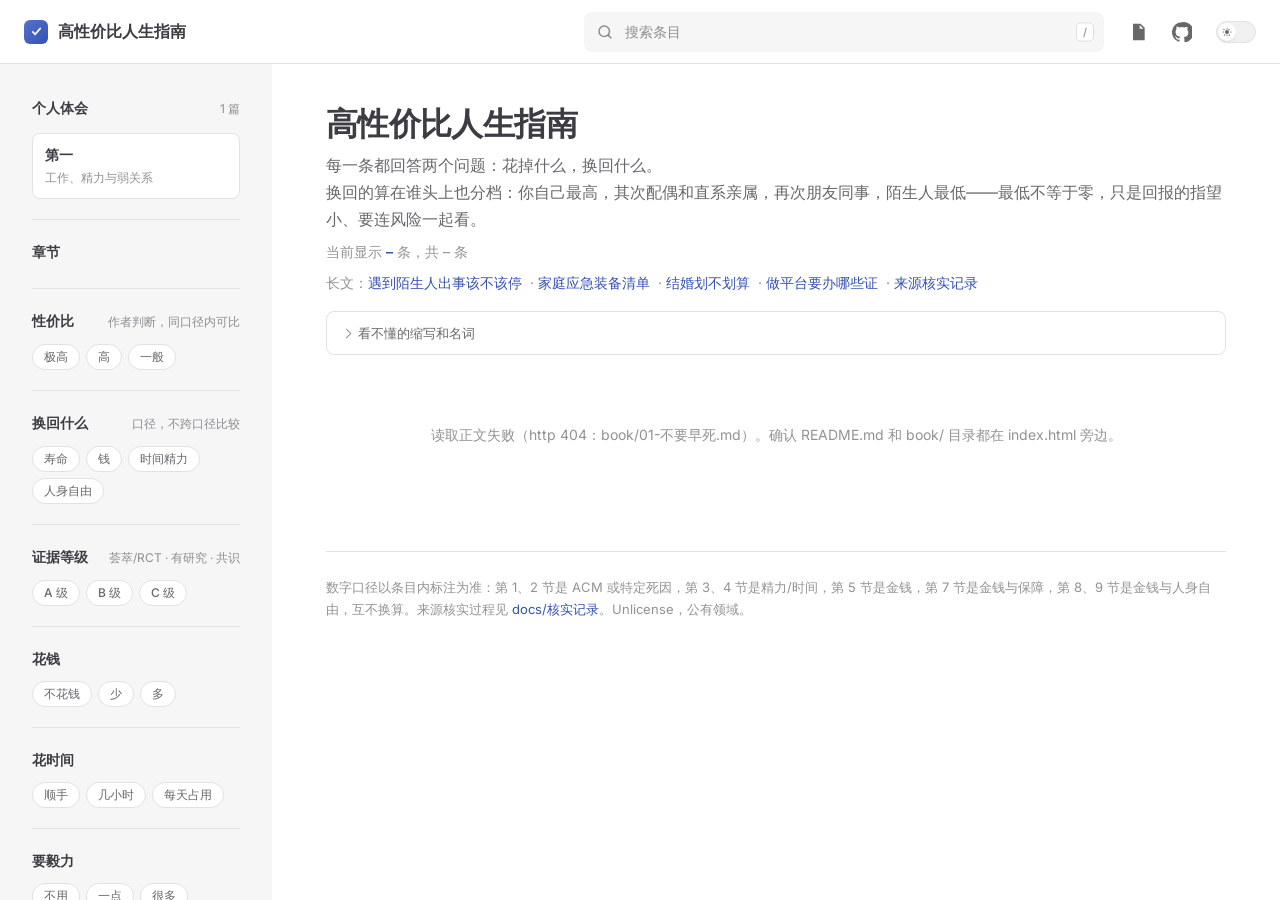
==== commit 33c747d7: "Add personal reflections sidebar and first article reader" ====
--- a/index.html
+++ b/index.html
@@ -35,188 +35,8 @@
 <link rel="preconnect" href="https://fonts.googleapis.com">
 <link rel="preconnect" href="https://fonts.gstatic.com" crossorigin>
 <link href="https://fonts.googleapis.com/css2?family=Inter:wght@400;500;600;700&display=swap" rel="stylesheet">
-<style>
-:root{
-  --bg:#ffffff; --bg-alt:#f6f6f7; --bg-soft:#f6f6f7; --bg-mute:#f1f1f2; --bg-elv:#ffffff;
-  --divider:#e2e2e3; --gutter:#e2e2e3;
-  --t1:rgba(60,60,67,1); --t2:rgba(60,60,67,.78); --t3:rgba(60,60,67,.56);
-  --brand-1:#3451b2; --brand-2:#3a5ccc; --brand-3:#5672cd; --brand-soft:rgba(100,108,255,.14);
-  --green-1:#18794e; --green-soft:rgba(16,185,129,.14);
-  --yellow-1:#915930; --yellow-soft:rgba(234,179,8,.14);
-  --red-1:#b8272c; --red-soft:rgba(244,63,94,.14);
-  --gray-1:#565a5f; --gray-soft:rgba(142,150,170,.14);
-  --mark:rgba(234,179,8,.32);
-  --shadow:0 1px 2px rgba(0,0,0,.04),0 1px 2px rgba(0,0,0,.06);
-  --font:"Inter",ui-sans-serif,system-ui,-apple-system,"Segoe UI",Roboto,"PingFang SC","Hiragino Sans GB","Microsoft YaHei","Noto Sans SC",sans-serif;
-  --mono:ui-monospace,"SF Mono",Menlo,Consolas,"Liberation Mono",monospace;
-  --nav-h:64px; --side-w:272px;
-  color-scheme:light;
-}
-html.dark{
-  --bg:#1b1b1f; --bg-alt:#161618; --bg-soft:#202127; --bg-mute:#2b2b2f; --bg-elv:#202127;
-  --divider:#2e2e32; --gutter:#000000;
-  --t1:rgba(255,255,245,.86); --t2:rgba(235,235,245,.6); --t3:rgba(235,235,245,.38);
-  --brand-1:#a8b1ff; --brand-2:#5c73e7; --brand-3:#3e63dd; --brand-soft:rgba(100,108,255,.16);
-  --green-1:#3dd68c; --green-soft:rgba(16,185,129,.16);
-  --yellow-1:#f9b44e; --yellow-soft:rgba(234,179,8,.16);
-  --red-1:#f66f81; --red-soft:rgba(244,63,94,.16);
-  --gray-1:#a4a8ae; --gray-soft:rgba(142,150,170,.16);
-  --mark:rgba(234,179,8,.28);
-  --shadow:0 1px 2px rgba(0,0,0,.3);
-  color-scheme:dark;
-}
-*{box-sizing:border-box}
-html{scroll-padding-top:calc(var(--nav-h) + 16px)}
-body{margin:0;background:var(--bg);color:var(--t1);font:14px/1.7 var(--font);-webkit-font-smoothing:antialiased}
-a{color:var(--brand-1);text-decoration:none;transition:color .25s}
-a:hover{color:var(--brand-2);text-decoration:underline;text-underline-offset:2px}
-button{font:inherit;color:inherit;background:none;border:0;padding:0;cursor:pointer}
-:focus-visible{outline:2px solid var(--brand-1);outline-offset:2px;border-radius:4px}
-mark{background:var(--mark);color:inherit;border-radius:2px;padding:0 1px}
-[hidden]{display:none!important}
-
-/* nav */
-.nav{position:fixed;top:0;left:0;right:0;height:var(--nav-h);z-index:30;background:var(--bg);border-bottom:1px solid var(--divider)}
-.nav-in{height:100%;display:flex;align-items:center;gap:16px;padding:0 24px}
-.title{display:flex;align-items:center;gap:10px;font-weight:600;font-size:16px;color:var(--t1);white-space:nowrap}
-.title:hover{text-decoration:none;color:var(--t1)}
-.logo{width:24px;height:24px;border-radius:6px;background:linear-gradient(135deg,var(--brand-3),var(--brand-1));display:grid;place-items:center;color:#fff;font-size:12px;font-weight:700}
-.logo svg{width:15px;height:15px}
-.search{flex:1;max-width:520px;margin-left:auto;position:relative}
-.search input{width:100%;height:40px;padding:0 44px 0 40px;border-radius:8px;border:1px solid transparent;background:var(--bg-alt);color:var(--t1);font:inherit;font-size:14px;transition:border-color .25s,background .25s}
-.search input:hover{border-color:var(--divider)}
-.search input:focus{outline:0;border-color:var(--brand-1);background:var(--bg)}
-.search input::placeholder{color:var(--t3)}
-.search svg{position:absolute;left:12px;top:50%;transform:translateY(-50%);width:18px;height:18px;fill:none;stroke:var(--t3);stroke-width:2;pointer-events:none}
-.search kbd{position:absolute;right:10px;top:50%;transform:translateY(-50%);font:500 11px/1 var(--font);color:var(--t3);border:1px solid var(--divider);border-radius:4px;padding:3px 6px;background:var(--bg-elv);pointer-events:none}
-.nav-r{display:flex;align-items:center;gap:8px}
-.icon-btn{width:36px;height:36px;border-radius:8px;display:grid;place-items:center;color:var(--t2);transition:background .25s,color .25s}
-.icon-btn:hover{background:var(--bg-soft);color:var(--t1)}
-.icon-btn svg{width:20px;height:20px;fill:currentColor}
-.switch{position:relative;width:40px;height:22px;border-radius:11px;border:1px solid var(--divider);background:var(--bg-mute);transition:border-color .25s,background .25s;flex:none;margin-left:8px}
-.switch:hover{border-color:var(--t3)}
-.switch .knob{position:absolute;top:1px;left:1px;width:18px;height:18px;border-radius:50%;background:var(--bg-elv);box-shadow:var(--shadow);transition:transform .25s;display:grid;place-items:center}
-html.dark .switch .knob{transform:translateX(18px)}
-.switch svg{width:12px;height:12px;fill:var(--t2)}
-.switch .sun{display:block} .switch .moon{display:none}
-html.dark .switch .sun{display:none} html.dark .switch .moon{display:block}
-.menu-btn{display:none}
-
-/* sidebar */
-.sidebar{position:fixed;top:var(--nav-h);bottom:0;left:0;width:var(--side-w);background:var(--bg-alt);padding:32px 32px 96px;overflow-y:auto;overscroll-behavior:contain;z-index:20}
-.group{padding-bottom:20px;margin-bottom:20px;border-bottom:1px solid var(--divider)}
-.group:last-of-type{border-bottom:0}
-.gt{font-size:14px;font-weight:700;color:var(--t1);line-height:24px;margin-bottom:4px;display:flex;justify-content:space-between;align-items:baseline}
-.gt small{font-weight:400;font-size:12px;color:var(--t3)}
-.sec-links{display:flex;flex-direction:column}
-.sec-link{display:flex;justify-content:space-between;align-items:center;gap:8px;padding:4px 0;font-size:14px;font-weight:500;color:var(--t2);line-height:24px;text-align:left;transition:color .25s;border-radius:0}
-.sec-link:hover{color:var(--t1)}
-.sec-link[aria-pressed="true"]{color:var(--brand-1)}
-.sec-link i{font-style:normal;font-size:12px;color:var(--t3);font-variant-numeric:tabular-nums}
-.sec-link.all{padding-bottom:8px;margin-bottom:4px;border-bottom:1px solid var(--divider)}
-.chips{display:flex;flex-wrap:wrap;gap:6px;padding-top:6px}
-.chip{border:1px solid var(--divider);background:var(--bg-elv);color:var(--t2);border-radius:999px;padding:3px 11px;font-size:12px;font-weight:500;line-height:18px;transition:all .2s}
-.chip:hover{border-color:var(--brand-3);color:var(--t1)}
-.chip[aria-pressed="true"]{background:var(--brand-soft);border-color:var(--brand-1);color:var(--brand-1)}
-.toggle{display:flex;align-items:center;gap:8px;font-size:13px;color:var(--t2);padding:4px 0;cursor:pointer;font-weight:500}
-.toggle input{accent-color:var(--brand-1);width:15px;height:15px;margin:0}
-.reset{display:inline-flex;align-items:center;gap:6px;margin-top:8px;padding:6px 14px;border:1px solid var(--divider);border-radius:20px;font-size:13px;font-weight:500;color:var(--t2);background:var(--bg-elv);transition:all .25s}
-.reset:hover{border-color:var(--brand-1);color:var(--brand-1)}
-.doc-links{margin-top:8px;font-size:14px;color:var(--t3)}
-.doc-links a{margin-right:4px}
-.hint{font-size:12px;color:var(--t3);line-height:1.6;margin-top:16px}
-.hint p{margin:4px 0}
-.backdrop{display:none}
-
-/* content */
-.content{padding:calc(var(--nav-h) + 40px) 48px 128px calc(var(--side-w) + 48px)}
-.doc{max-width:900px;margin:0 auto}
-.doc-head{margin-bottom:28px}
-.doc-head h1{font-size:32px;line-height:40px;font-weight:700;letter-spacing:-.02em;margin:0 0 8px}
-.doc-head p{margin:0;color:var(--t2);font-size:16px}
-.doc-head .stat{color:var(--t3);font-size:14px;margin-top:6px}
-.doc-head .stat b{color:var(--brand-1);font-weight:600}
-.sec-block{margin-top:40px}
-.sec-h{display:flex;align-items:baseline;gap:12px;padding-top:24px;border-top:1px solid var(--divider);margin-bottom:8px}
-.sec-h h2{font-size:24px;line-height:32px;font-weight:600;letter-spacing:-.02em;margin:0}
-.sec-h .shown{margin-left:auto;font-size:13px;color:var(--t3);font-variant-numeric:tabular-nums}
-.intro{margin:0 0 20px;color:var(--t2);font-size:14px;max-width:72ch}
-
-.card{background:var(--bg-soft);border:1px solid transparent;border-radius:12px;padding:22px 24px 18px;margin-bottom:16px;transition:border-color .25s,background .25s;content-visibility:auto;contain-intrinsic-size:300px;contain-intrinsic-size:auto 300px}
-.card:hover{border-color:var(--divider)}
-.card-h{display:flex;align-items:flex-start;gap:10px;margin-bottom:10px}
-.card-h h3{margin:0;font-size:18px;line-height:28px;font-weight:600;letter-spacing:-.01em;flex:1;min-width:0;overflow-wrap:anywhere}
-.card-h .idx{color:var(--t3);font-size:14px;line-height:28px;font-variant-numeric:tabular-nums;min-width:22px}
-.card-h .anchor{opacity:0;color:var(--brand-1);font-size:16px;line-height:28px;font-weight:500;transition:opacity .2s}
-.card:hover .anchor,.anchor:focus-visible{opacity:1}
-.badges{display:flex;flex-wrap:wrap;gap:6px;margin-bottom:14px}
-.badge{display:inline-block;border-radius:10px;padding:0 10px;line-height:20px;font-size:12px;font-weight:600;white-space:nowrap;transform:translateY(0)}
-.badge.tip{background:var(--brand-soft);color:var(--brand-1)}
-.badge.A{background:var(--green-soft);color:var(--green-1)}
-.badge.B{background:var(--yellow-soft);color:var(--yellow-1)}
-.badge.C{background:var(--gray-soft);color:var(--gray-1)}
-.badge.danger{background:var(--red-soft);color:var(--red-1)}
-.badge.warn{background:var(--yellow-soft);color:var(--yellow-1)}
-.badge.plain{background:var(--gray-soft);color:var(--t2);font-weight:500}
-.badge.r3{background:var(--brand-soft);color:var(--brand-1)}
-.badge.r2{background:var(--green-soft);color:var(--green-1)}
-.badge.r1{background:var(--gray-soft);color:var(--gray-1)}
-.human{margin:0 0 14px;padding:10px 14px;border-left:2px solid var(--brand-1);background:var(--brand-soft);border-radius:0 6px 6px 0;font-size:15px;line-height:1.75;color:var(--t1);overflow-wrap:anywhere}
-.rows{display:grid;grid-template-columns:auto 1fr;gap:8px 16px;font-size:14px;line-height:1.75}
-.rows .k{color:var(--t3);font-weight:500;font-size:13px;line-height:1.75;padding-top:1px}
-.rows .v{color:var(--t1);min-width:0;overflow-wrap:anywhere}
-.rows .v.note{color:var(--t2)}
-.src{margin-top:14px;border-top:1px solid var(--divider);padding-top:10px}
-.src summary{list-style:none;cursor:pointer;font-size:13px;font-weight:500;color:var(--t2);display:flex;align-items:center;gap:6px;user-select:none}
-.src summary::-webkit-details-marker{display:none}
-.src summary::before{content:"";width:6px;height:6px;border-right:1.5px solid var(--t3);border-bottom:1.5px solid var(--t3);transform:rotate(-45deg);transition:transform .2s;margin-right:2px}
-.src[open] summary::before{transform:rotate(45deg)}
-.src .body{padding-top:8px;font-size:13px;line-height:1.75;color:var(--t2);overflow-wrap:anywhere}
-
-abbr.term{text-decoration:none;border-bottom:1px dotted var(--t3);cursor:help}
-abbr.term:hover{border-bottom-color:var(--brand-1);color:var(--brand-1)}
-.pop{position:absolute;z-index:40;background:var(--bg-elv);border:1px solid var(--divider);border-radius:8px;box-shadow:0 8px 24px rgba(0,0,0,.14);padding:10px 12px;font-size:13px;line-height:1.6;color:var(--t2)}
-.pop b{display:block;color:var(--t1);font-weight:600;margin-bottom:2px}
-.gloss{margin-top:16px;border:1px solid var(--divider);border-radius:8px;padding:0 16px;font-size:13px;color:var(--t2)}
-.gloss summary{cursor:pointer;padding:10px 0;font-weight:500;color:var(--t2);list-style:none;display:flex;align-items:center;gap:6px}
-.gloss summary::-webkit-details-marker{display:none}
-.gloss summary::before{content:"";width:6px;height:6px;border-right:1.5px solid var(--t3);border-bottom:1.5px solid var(--t3);transform:rotate(-45deg);transition:transform .2s;margin-right:2px}
-.gloss[open] summary::before{transform:rotate(45deg)}
-.gloss p{margin:0 0 8px}
-.gloss dl{display:grid;grid-template-columns:auto 1fr;gap:6px 14px;margin:0 0 14px}
-.gloss dt{font-weight:600;color:var(--t1);white-space:nowrap}
-.gloss dd{margin:0}
-@media (max-width:960px){.gloss dl{grid-template-columns:1fr;gap:2px} .gloss dd{margin-bottom:8px}}
-.empty{border:1px dashed var(--divider);border-radius:12px;padding:40px 24px;text-align:center;color:var(--t2);margin-top:24px}
-.empty button{margin-top:12px;padding:7px 16px;border:1px solid var(--divider);border-radius:20px;font-weight:500;background:var(--bg-elv)}
-.empty button:hover{border-color:var(--brand-1);color:var(--brand-1)}
-.status{color:var(--t3);padding:40px 0;text-align:center}
-.status code{font-family:var(--mono);font-size:13px;background:var(--bg-mute);padding:2px 6px;border-radius:4px}
-.foot{margin-top:64px;padding-top:24px;border-top:1px solid var(--divider);color:var(--t3);font-size:13px;line-height:1.7}
-
-@media (max-width:960px){
-  :root{--nav-h:56px}
-  .nav-in{padding:0 16px;gap:10px}
-  .title span{display:none}
-  .search{max-width:none}
-  .search kbd{display:none}
-  .menu-btn{display:grid}
-  .sidebar{transform:translateX(-100%);transition:transform .25s;box-shadow:none;padding:24px 24px 96px;width:min(var(--side-w),86vw)}
-  .sidebar.open{transform:none;box-shadow:0 8px 24px rgba(0,0,0,.2)}
-  .backdrop{display:block;position:fixed;inset:0;background:rgba(0,0,0,.4);z-index:15;opacity:0;pointer-events:none;transition:opacity .25s}
-  .backdrop.on{opacity:1;pointer-events:auto}
-  .content{padding:calc(var(--nav-h) + 24px) 20px 96px}
-  .doc-head h1{font-size:26px;line-height:34px}
-  .card{padding:18px 16px 14px;border-radius:10px}
-  .card-h h3{font-size:16px;line-height:24px}
-  .card-h .idx{line-height:24px}
-  .human{padding:9px 12px;font-size:14px;margin-bottom:12px}
-  .rows{grid-template-columns:1fr;gap:4px}
-  .rows .k{padding-top:6px}
-  .rows .k:first-child{padding-top:0}
-}
-@media (prefers-reduced-motion:reduce){*{transition:none!important}}
-</style>
+<link rel="stylesheet" href="assets/site.css">
+<link rel="stylesheet" href="assets/personal.css">
 </head>
 <body>
 
@@ -258,7 +78,7 @@
 
 <header class="nav">
   <div class="nav-in">
-    <button class="icon-btn menu-btn" id="menu" aria-label="打开筛选" aria-expanded="false"><svg viewBox="0 0 24 24"><path d="M4 6h16v2H4zm0 5h16v2H4zm0 5h16v2H4z"/></svg></button>
+    <button class="icon-btn menu-btn" id="menu" aria-label="打开导航与筛选" aria-controls="sidebar" aria-expanded="false"><svg viewBox="0 0 24 24"><path d="M4 6h16v2H4zm0 5h16v2H4zm0 5h16v2H4z"/></svg></button>
     <a class="title" href="./"><span class="logo" aria-hidden="true"><svg viewBox="0 0 24 24"><path d="M6 12.5l4 4 8-9.5" fill="none" stroke="currentColor" stroke-width="2.6" stroke-linecap="round" stroke-linejoin="round"/></svg></span><span>高性价比人生指南</span></a>
     <label class="search">
       <svg viewBox="0 0 24 24" aria-hidden="true"><circle cx="11" cy="11" r="7"/><path d="m20 20-3.5-3.5" stroke-linecap="round"/></svg>
@@ -276,6 +96,12 @@
 <div class="backdrop" id="backdrop"></div>
 <div class="pop" id="pop" role="tooltip" hidden><b></b><span></span></div>
 <aside class="sidebar" id="sidebar">
+  <section class="group personal-group" aria-labelledby="personal-heading">
+    <div class="gt" id="personal-heading">个人体会 <small data-personal-count>1 篇</small></div>
+    <nav class="personal-links" data-personal-links aria-label="个人体会文章">
+      <a class="personal-entry" href="personal.html?article=first"><span>第一</span><small>工作、精力与弱关系</small></a>
+    </nav>
+  </section>
   <div class="group">
     <div class="gt">章节</div>
     <div class="sec-links" id="f-sec" data-dim="sec"></div>
@@ -779,5 +605,6 @@
   }
 })();
 </script>
+<script type="module" src="assets/personal.js"></script>
 </body>
 </html>
--- a/assets/site.css
+++ b/assets/site.css
@@ -0,0 +1,180 @@
+:root{
+  --bg:#ffffff; --bg-alt:#f6f6f7; --bg-soft:#f6f6f7; --bg-mute:#f1f1f2; --bg-elv:#ffffff;
+  --divider:#e2e2e3; --gutter:#e2e2e3;
+  --t1:rgba(60,60,67,1); --t2:rgba(60,60,67,.78); --t3:rgba(60,60,67,.56);
+  --brand-1:#3451b2; --brand-2:#3a5ccc; --brand-3:#5672cd; --brand-soft:rgba(100,108,255,.14);
+  --green-1:#18794e; --green-soft:rgba(16,185,129,.14);
+  --yellow-1:#915930; --yellow-soft:rgba(234,179,8,.14);
+  --red-1:#b8272c; --red-soft:rgba(244,63,94,.14);
+  --gray-1:#565a5f; --gray-soft:rgba(142,150,170,.14);
+  --mark:rgba(234,179,8,.32);
+  --shadow:0 1px 2px rgba(0,0,0,.04),0 1px 2px rgba(0,0,0,.06);
+  --font:"Inter",ui-sans-serif,system-ui,-apple-system,"Segoe UI",Roboto,"PingFang SC","Hiragino Sans GB","Microsoft YaHei","Noto Sans SC",sans-serif;
+  --mono:ui-monospace,"SF Mono",Menlo,Consolas,"Liberation Mono",monospace;
+  --nav-h:64px; --side-w:272px;
+  color-scheme:light;
+}
+html.dark{
+  --bg:#1b1b1f; --bg-alt:#161618; --bg-soft:#202127; --bg-mute:#2b2b2f; --bg-elv:#202127;
+  --divider:#2e2e32; --gutter:#000000;
+  --t1:rgba(255,255,245,.86); --t2:rgba(235,235,245,.6); --t3:rgba(235,235,245,.38);
+  --brand-1:#a8b1ff; --brand-2:#5c73e7; --brand-3:#3e63dd; --brand-soft:rgba(100,108,255,.16);
+  --green-1:#3dd68c; --green-soft:rgba(16,185,129,.16);
+  --yellow-1:#f9b44e; --yellow-soft:rgba(234,179,8,.16);
+  --red-1:#f66f81; --red-soft:rgba(244,63,94,.16);
+  --gray-1:#a4a8ae; --gray-soft:rgba(142,150,170,.16);
+  --mark:rgba(234,179,8,.28);
+  --shadow:0 1px 2px rgba(0,0,0,.3);
+  color-scheme:dark;
+}
+*{box-sizing:border-box}
+html{scroll-padding-top:calc(var(--nav-h) + 16px)}
+body{margin:0;background:var(--bg);color:var(--t1);font:14px/1.7 var(--font);-webkit-font-smoothing:antialiased}
+a{color:var(--brand-1);text-decoration:none;transition:color .25s}
+a:hover{color:var(--brand-2);text-decoration:underline;text-underline-offset:2px}
+button{font:inherit;color:inherit;background:none;border:0;padding:0;cursor:pointer}
+:focus-visible{outline:2px solid var(--brand-1);outline-offset:2px;border-radius:4px}
+mark{background:var(--mark);color:inherit;border-radius:2px;padding:0 1px}
+[hidden]{display:none!important}
+
+/* nav */
+.nav{position:fixed;top:0;left:0;right:0;height:var(--nav-h);z-index:30;background:var(--bg);border-bottom:1px solid var(--divider)}
+.nav-in{height:100%;display:flex;align-items:center;gap:16px;padding:0 24px}
+.title{display:flex;align-items:center;gap:10px;font-weight:600;font-size:16px;color:var(--t1);white-space:nowrap}
+.title:hover{text-decoration:none;color:var(--t1)}
+.logo{width:24px;height:24px;border-radius:6px;background:linear-gradient(135deg,var(--brand-3),var(--brand-1));display:grid;place-items:center;color:#fff;font-size:12px;font-weight:700}
+.logo svg{width:15px;height:15px}
+.search{flex:1;max-width:520px;margin-left:auto;position:relative}
+.search input{width:100%;height:40px;padding:0 44px 0 40px;border-radius:8px;border:1px solid transparent;background:var(--bg-alt);color:var(--t1);font:inherit;font-size:14px;transition:border-color .25s,background .25s}
+.search input:hover{border-color:var(--divider)}
+.search input:focus{outline:0;border-color:var(--brand-1);background:var(--bg)}
+.search input::placeholder{color:var(--t3)}
+.search svg{position:absolute;left:12px;top:50%;transform:translateY(-50%);width:18px;height:18px;fill:none;stroke:var(--t3);stroke-width:2;pointer-events:none}
+.search kbd{position:absolute;right:10px;top:50%;transform:translateY(-50%);font:500 11px/1 var(--font);color:var(--t3);border:1px solid var(--divider);border-radius:4px;padding:3px 6px;background:var(--bg-elv);pointer-events:none}
+.nav-r{display:flex;align-items:center;gap:8px}
+.icon-btn{width:36px;height:36px;border-radius:8px;display:grid;place-items:center;color:var(--t2);transition:background .25s,color .25s}
+.icon-btn:hover{background:var(--bg-soft);color:var(--t1)}
+.icon-btn svg{width:20px;height:20px;fill:currentColor}
+.switch{position:relative;width:40px;height:22px;border-radius:11px;border:1px solid var(--divider);background:var(--bg-mute);transition:border-color .25s,background .25s;flex:none;margin-left:8px}
+.switch:hover{border-color:var(--t3)}
+.switch .knob{position:absolute;top:1px;left:1px;width:18px;height:18px;border-radius:50%;background:var(--bg-elv);box-shadow:var(--shadow);transition:transform .25s;display:grid;place-items:center}
+html.dark .switch .knob{transform:translateX(18px)}
+.switch svg{width:12px;height:12px;fill:var(--t2)}
+.switch .sun{display:block} .switch .moon{display:none}
+html.dark .switch .sun{display:none} html.dark .switch .moon{display:block}
+.menu-btn{display:none}
+
+/* sidebar */
+.sidebar{position:fixed;top:var(--nav-h);bottom:0;left:0;width:var(--side-w);background:var(--bg-alt);padding:32px 32px 96px;overflow-y:auto;overscroll-behavior:contain;z-index:20}
+.group{padding-bottom:20px;margin-bottom:20px;border-bottom:1px solid var(--divider)}
+.group:last-of-type{border-bottom:0}
+.gt{font-size:14px;font-weight:700;color:var(--t1);line-height:24px;margin-bottom:4px;display:flex;justify-content:space-between;align-items:baseline}
+.gt small{font-weight:400;font-size:12px;color:var(--t3)}
+.sec-links{display:flex;flex-direction:column}
+.sec-link{display:flex;justify-content:space-between;align-items:center;gap:8px;padding:4px 0;font-size:14px;font-weight:500;color:var(--t2);line-height:24px;text-align:left;transition:color .25s;border-radius:0}
+.sec-link:hover{color:var(--t1)}
+.sec-link[aria-pressed="true"]{color:var(--brand-1)}
+.sec-link i{font-style:normal;font-size:12px;color:var(--t3);font-variant-numeric:tabular-nums}
+.sec-link.all{padding-bottom:8px;margin-bottom:4px;border-bottom:1px solid var(--divider)}
+.chips{display:flex;flex-wrap:wrap;gap:6px;padding-top:6px}
+.chip{border:1px solid var(--divider);background:var(--bg-elv);color:var(--t2);border-radius:999px;padding:3px 11px;font-size:12px;font-weight:500;line-height:18px;transition:all .2s}
+.chip:hover{border-color:var(--brand-3);color:var(--t1)}
+.chip[aria-pressed="true"]{background:var(--brand-soft);border-color:var(--brand-1);color:var(--brand-1)}
+.toggle{display:flex;align-items:center;gap:8px;font-size:13px;color:var(--t2);padding:4px 0;cursor:pointer;font-weight:500}
+.toggle input{accent-color:var(--brand-1);width:15px;height:15px;margin:0}
+.reset{display:inline-flex;align-items:center;gap:6px;margin-top:8px;padding:6px 14px;border:1px solid var(--divider);border-radius:20px;font-size:13px;font-weight:500;color:var(--t2);background:var(--bg-elv);transition:all .25s}
+.reset:hover{border-color:var(--brand-1);color:var(--brand-1)}
+.doc-links{margin-top:8px;font-size:14px;color:var(--t3)}
+.doc-links a{margin-right:4px}
+.hint{font-size:12px;color:var(--t3);line-height:1.6;margin-top:16px}
+.hint p{margin:4px 0}
+.backdrop{display:none}
+
+/* content */
+.content{padding:calc(var(--nav-h) + 40px) 48px 128px calc(var(--side-w) + 48px)}
+.doc{max-width:900px;margin:0 auto}
+.doc-head{margin-bottom:28px}
+.doc-head h1{font-size:32px;line-height:40px;font-weight:700;letter-spacing:-.02em;margin:0 0 8px}
+.doc-head p{margin:0;color:var(--t2);font-size:16px}
+.doc-head .stat{color:var(--t3);font-size:14px;margin-top:6px}
+.doc-head .stat b{color:var(--brand-1);font-weight:600}
+.sec-block{margin-top:40px}
+.sec-h{display:flex;align-items:baseline;gap:12px;padding-top:24px;border-top:1px solid var(--divider);margin-bottom:8px}
+.sec-h h2{font-size:24px;line-height:32px;font-weight:600;letter-spacing:-.02em;margin:0}
+.sec-h .shown{margin-left:auto;font-size:13px;color:var(--t3);font-variant-numeric:tabular-nums}
+.intro{margin:0 0 20px;color:var(--t2);font-size:14px;max-width:72ch}
+
+.card{background:var(--bg-soft);border:1px solid transparent;border-radius:12px;padding:22px 24px 18px;margin-bottom:16px;transition:border-color .25s,background .25s;content-visibility:auto;contain-intrinsic-size:300px;contain-intrinsic-size:auto 300px}
+.card:hover{border-color:var(--divider)}
+.card-h{display:flex;align-items:flex-start;gap:10px;margin-bottom:10px}
+.card-h h3{margin:0;font-size:18px;line-height:28px;font-weight:600;letter-spacing:-.01em;flex:1;min-width:0;overflow-wrap:anywhere}
+.card-h .idx{color:var(--t3);font-size:14px;line-height:28px;font-variant-numeric:tabular-nums;min-width:22px}
+.card-h .anchor{opacity:0;color:var(--brand-1);font-size:16px;line-height:28px;font-weight:500;transition:opacity .2s}
+.card:hover .anchor,.anchor:focus-visible{opacity:1}
+.badges{display:flex;flex-wrap:wrap;gap:6px;margin-bottom:14px}
+.badge{display:inline-block;border-radius:10px;padding:0 10px;line-height:20px;font-size:12px;font-weight:600;white-space:nowrap;transform:translateY(0)}
+.badge.tip{background:var(--brand-soft);color:var(--brand-1)}
+.badge.A{background:var(--green-soft);color:var(--green-1)}
+.badge.B{background:var(--yellow-soft);color:var(--yellow-1)}
+.badge.C{background:var(--gray-soft);color:var(--gray-1)}
+.badge.danger{background:var(--red-soft);color:var(--red-1)}
+.badge.warn{background:var(--yellow-soft);color:var(--yellow-1)}
+.badge.plain{background:var(--gray-soft);color:var(--t2);font-weight:500}
+.badge.r3{background:var(--brand-soft);color:var(--brand-1)}
+.badge.r2{background:var(--green-soft);color:var(--green-1)}
+.badge.r1{background:var(--gray-soft);color:var(--gray-1)}
+.human{margin:0 0 14px;padding:10px 14px;border-left:2px solid var(--brand-1);background:var(--brand-soft);border-radius:0 6px 6px 0;font-size:15px;line-height:1.75;color:var(--t1);overflow-wrap:anywhere}
+.rows{display:grid;grid-template-columns:auto 1fr;gap:8px 16px;font-size:14px;line-height:1.75}
+.rows .k{color:var(--t3);font-weight:500;font-size:13px;line-height:1.75;padding-top:1px}
+.rows .v{color:var(--t1);min-width:0;overflow-wrap:anywhere}
+.rows .v.note{color:var(--t2)}
+.src{margin-top:14px;border-top:1px solid var(--divider);padding-top:10px}
+.src summary{list-style:none;cursor:pointer;font-size:13px;font-weight:500;color:var(--t2);display:flex;align-items:center;gap:6px;user-select:none}
+.src summary::-webkit-details-marker{display:none}
+.src summary::before{content:"";width:6px;height:6px;border-right:1.5px solid var(--t3);border-bottom:1.5px solid var(--t3);transform:rotate(-45deg);transition:transform .2s;margin-right:2px}
+.src[open] summary::before{transform:rotate(45deg)}
+.src .body{padding-top:8px;font-size:13px;line-height:1.75;color:var(--t2);overflow-wrap:anywhere}
+
+abbr.term{text-decoration:none;border-bottom:1px dotted var(--t3);cursor:help}
+abbr.term:hover{border-bottom-color:var(--brand-1);color:var(--brand-1)}
+.pop{position:absolute;z-index:40;background:var(--bg-elv);border:1px solid var(--divider);border-radius:8px;box-shadow:0 8px 24px rgba(0,0,0,.14);padding:10px 12px;font-size:13px;line-height:1.6;color:var(--t2)}
+.pop b{display:block;color:var(--t1);font-weight:600;margin-bottom:2px}
+.gloss{margin-top:16px;border:1px solid var(--divider);border-radius:8px;padding:0 16px;font-size:13px;color:var(--t2)}
+.gloss summary{cursor:pointer;padding:10px 0;font-weight:500;color:var(--t2);list-style:none;display:flex;align-items:center;gap:6px}
+.gloss summary::-webkit-details-marker{display:none}
+.gloss summary::before{content:"";width:6px;height:6px;border-right:1.5px solid var(--t3);border-bottom:1.5px solid var(--t3);transform:rotate(-45deg);transition:transform .2s;margin-right:2px}
+.gloss[open] summary::before{transform:rotate(45deg)}
+.gloss p{margin:0 0 8px}
+.gloss dl{display:grid;grid-template-columns:auto 1fr;gap:6px 14px;margin:0 0 14px}
+.gloss dt{font-weight:600;color:var(--t1);white-space:nowrap}
+.gloss dd{margin:0}
+@media (max-width:960px){.gloss dl{grid-template-columns:1fr;gap:2px} .gloss dd{margin-bottom:8px}}
+.empty{border:1px dashed var(--divider);border-radius:12px;padding:40px 24px;text-align:center;color:var(--t2);margin-top:24px}
+.empty button{margin-top:12px;padding:7px 16px;border:1px solid var(--divider);border-radius:20px;font-weight:500;background:var(--bg-elv)}
+.empty button:hover{border-color:var(--brand-1);color:var(--brand-1)}
+.status{color:var(--t3);padding:40px 0;text-align:center}
+.status code{font-family:var(--mono);font-size:13px;background:var(--bg-mute);padding:2px 6px;border-radius:4px}
+.foot{margin-top:64px;padding-top:24px;border-top:1px solid var(--divider);color:var(--t3);font-size:13px;line-height:1.7}
+
+@media (max-width:960px){
+  :root{--nav-h:56px}
+  .nav-in{padding:0 16px;gap:10px}
+  .title span{display:none}
+  .search{max-width:none}
+  .search kbd{display:none}
+  .menu-btn{display:grid}
+  .sidebar{transform:translateX(-100%);transition:transform .25s;box-shadow:none;padding:24px 24px 96px;width:min(var(--side-w),86vw)}
+  .sidebar.open{transform:none;box-shadow:0 8px 24px rgba(0,0,0,.2)}
+  .backdrop{display:block;position:fixed;inset:0;background:rgba(0,0,0,.4);z-index:15;opacity:0;pointer-events:none;transition:opacity .25s}
+  .backdrop.on{opacity:1;pointer-events:auto}
+  .content{padding:calc(var(--nav-h) + 24px) 20px 96px}
+  .doc-head h1{font-size:26px;line-height:34px}
+  .card{padding:18px 16px 14px;border-radius:10px}
+  .card-h h3{font-size:16px;line-height:24px}
+  .card-h .idx{line-height:24px}
+  .human{padding:9px 12px;font-size:14px;margin-bottom:12px}
+  .rows{grid-template-columns:1fr;gap:4px}
+  .rows .k{padding-top:6px}
+  .rows .k:first-child{padding-top:0}
+}
+@media (prefers-reduced-motion:reduce){*{transition:none!important}}
--- a/assets/personal.css
+++ b/assets/personal.css
@@ -0,0 +1,51 @@
+.sidebar .personal-group{border-bottom:1px solid var(--divider)}
+.personal-links{display:flex;flex-direction:column;gap:8px;padding-top:8px}
+.personal-entry{display:flex;flex-direction:column;gap:2px;padding:10px 12px;border:1px solid var(--divider);border-radius:8px;color:var(--t1);background:var(--bg-elv);line-height:1.6;overflow-wrap:anywhere}
+.personal-entry:hover{text-decoration:none;border-color:var(--brand-1);color:var(--brand-1)}
+.personal-entry>span{font-size:14px;font-weight:600}
+.personal-entry>small{font-size:12px;color:var(--t3);font-weight:400}
+.personal-entry[aria-current="page"]{border-color:var(--brand-1);background:var(--brand-soft);color:var(--brand-1)}
+.reader-nav-label{margin-left:auto;color:var(--t2);font-size:13px}
+.reader-skip{position:fixed;top:8px;left:16px;z-index:50;padding:8px 16px;background:var(--bg);border:1px solid var(--brand-1);border-radius:8px;transform:translateY(-150%)}
+.reader-skip:focus{transform:none}
+.reading-page .reader-home{display:block;font-size:13px;padding:6px 0;color:var(--t2)}
+.reading-page .reader-theme{width:36px;height:36px;border:1px solid var(--divider);border-radius:8px;font-size:19px}
+.reading-page .reader-theme:hover{background:var(--bg-soft)}
+.reading-page .reading-doc{max-width:760px}
+.reading-page .reader-breadcrumb{display:flex;align-items:center;gap:10px;margin:0 0 28px;font-size:13px;color:var(--t3)}
+.reading-page .reader-header{padding-bottom:28px;border-bottom:1px solid var(--divider)}
+.reading-page .reader-category{display:inline-block;padding:3px 10px;border-radius:6px;color:var(--brand-1);background:var(--brand-soft);font-size:12px;font-weight:600;letter-spacing:.04em;margin-bottom:16px}
+.reading-page .reader-header h1{margin:0 0 12px;font-size:40px;line-height:1.25;letter-spacing:-.03em;overflow-wrap:anywhere}
+.reading-page .reader-description{margin:0 0 20px;font-size:16px;line-height:1.8;color:var(--t2)}
+.reading-page .reader-meta{display:flex;flex-wrap:wrap;gap:6px 16px;font-size:12px;color:var(--t3)}
+.reading-page .reader-source{margin:12px 0 0;font-size:12px;color:var(--t3)}
+.reading-page .reader-body{font-size:17px;line-height:1.95;letter-spacing:.015em;overflow-wrap:anywhere}
+.reading-page .reader-body p{margin:22px 0}
+.reading-page .reader-body h2{margin:48px 0 22px;font-size:24px;line-height:1.55;letter-spacing:-.02em;scroll-margin-top:16px}
+.reading-page .reader-body h3{margin:32px 0 16px;font-size:20px;line-height:1.6}
+.reading-page .reader-body strong{font-weight:650;color:var(--t1)}
+.reading-page .reader-body blockquote{margin:28px 0;padding:2px 20px;border-left:3px solid var(--brand-1);border-radius:0 8px 8px 0;background:var(--brand-soft);color:var(--t2)}
+.reading-page .reader-body ul,.reading-page .reader-body ol{padding-left:1.6em;margin:22px 0}
+.reading-page .reader-body li{padding-left:4px;margin:8px 0}
+.reading-page .reader-body a{text-decoration:underline;text-underline-offset:3px}
+.reading-page .reader-body code{padding:2px 5px;border-radius:4px;background:var(--bg-mute);font-family:var(--mono);font-size:.88em}
+.reading-page .reader-toc{list-style:none;padding:4px 0 0;margin:0;display:flex;flex-direction:column;gap:6px}
+.reading-page .reader-toc a{display:block;padding:5px 0;font-size:13px;line-height:1.7;color:var(--t2)}
+.reading-page .reader-toc a:hover{color:var(--brand-1)}
+.reading-page .reader-footer{margin-top:48px;padding-top:24px;border-top:1px solid var(--divider)}
+.reading-page .reader-note{font-size:12px;line-height:1.8;color:var(--t3);margin:0 0 24px}
+.reading-page .reader-bottom-links{display:flex;justify-content:space-between;gap:16px;font-size:13px}
+.reading-page .reader-error{padding:28px;border:1px solid var(--divider);border-radius:12px;background:var(--bg-soft);font-size:15px}
+.reading-page .reader-error h1{font-size:24px;margin:0 0 12px}
+.reading-page .reader-error p{color:var(--t2)}
+.reading-page .reader-retry{padding:7px 14px;border:1px solid var(--divider);border-radius:6px;margin-right:16px;background:var(--bg)}
+@media(max-width:960px){
+  .reading-page .reader-breadcrumb{margin-bottom:24px}
+  .reading-page .reader-header h1{font-size:32px}
+  .reading-page .reader-description{font-size:15px}
+  .reading-page .reader-body{font-size:16px;line-height:1.95}
+  .reading-page .reader-body h2{font-size:22px;margin-top:36px}
+  .reading-page .reader-body p{margin:20px 0}
+  .reading-page .reader-header{padding-bottom:24px}
+  .reading-page .reader-body blockquote{padding:2px 14px}
+}
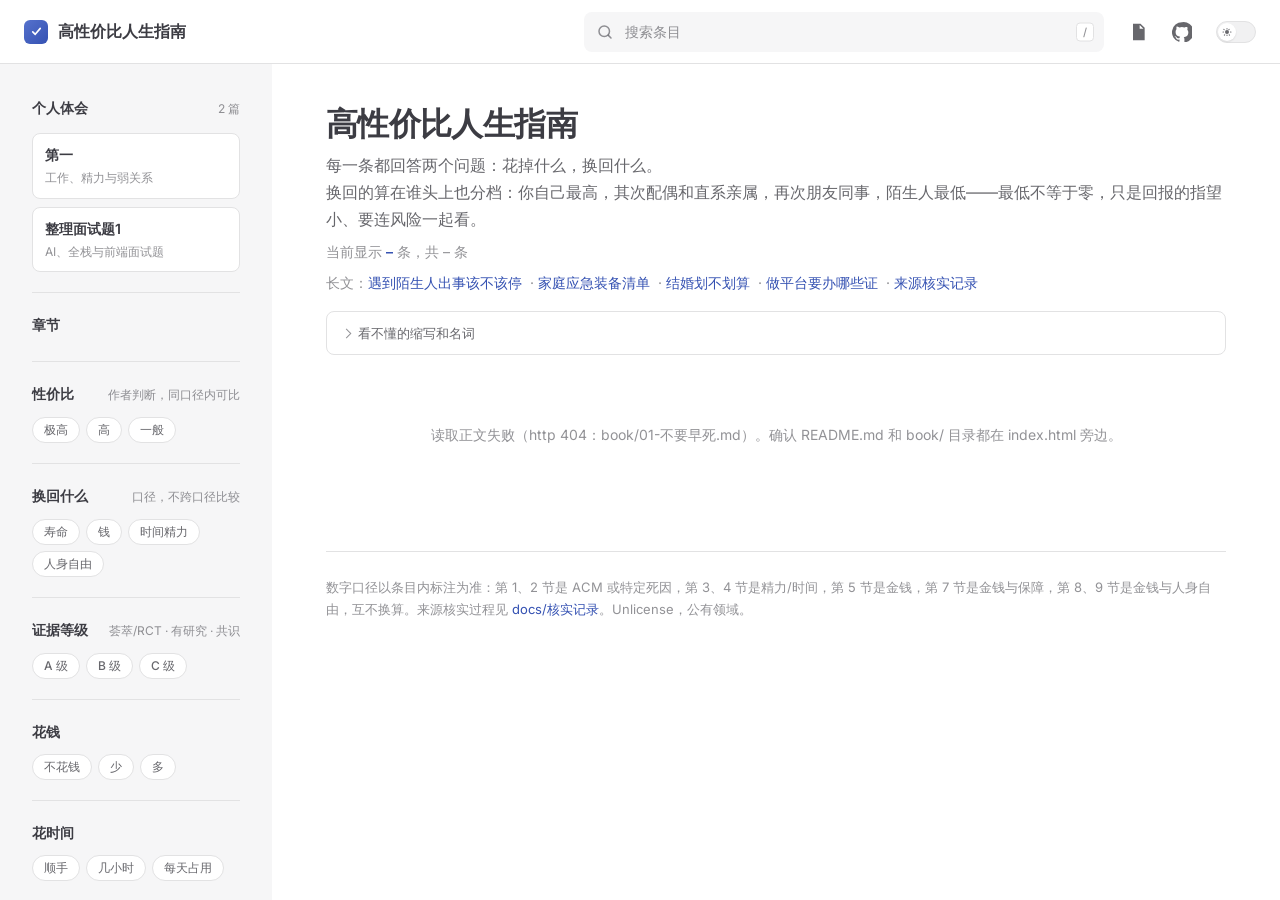
==== commit 970497a1: "Add interview questions article to personal reflections" ====
--- a/index.html
+++ b/index.html
@@ -97,9 +97,10 @@
 <div class="pop" id="pop" role="tooltip" hidden><b></b><span></span></div>
 <aside class="sidebar" id="sidebar">
   <section class="group personal-group" aria-labelledby="personal-heading">
-    <div class="gt" id="personal-heading">个人体会 <small data-personal-count>1 篇</small></div>
+    <div class="gt" id="personal-heading">个人体会 <small data-personal-count>2 篇</small></div>
     <nav class="personal-links" data-personal-links aria-label="个人体会文章">
       <a class="personal-entry" href="personal.html?article=first"><span>第一</span><small>工作、精力与弱关系</small></a>
+      <a class="personal-entry" href="personal.html?article=interview-questions-1"><span>整理面试题1</span><small>AI、全栈与前端面试题</small></a>
     </nav>
   </section>
   <div class="group">
